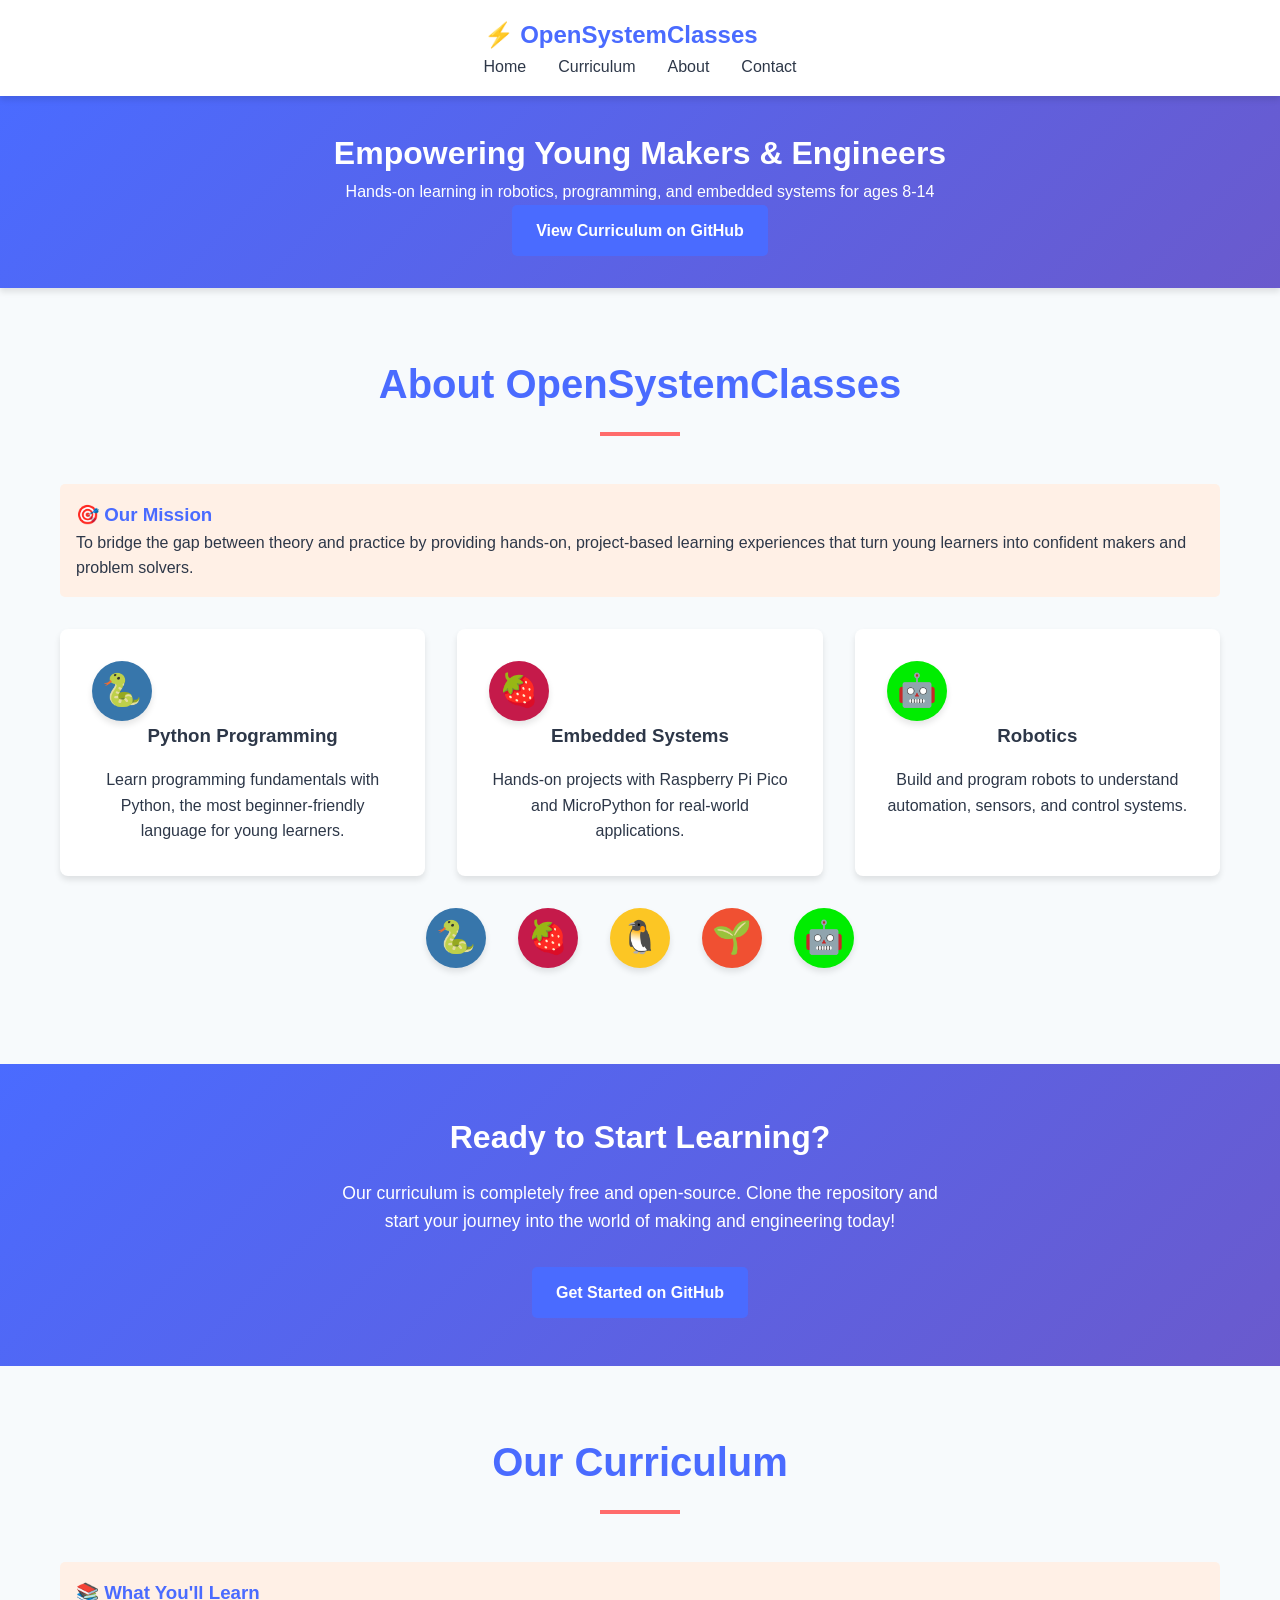
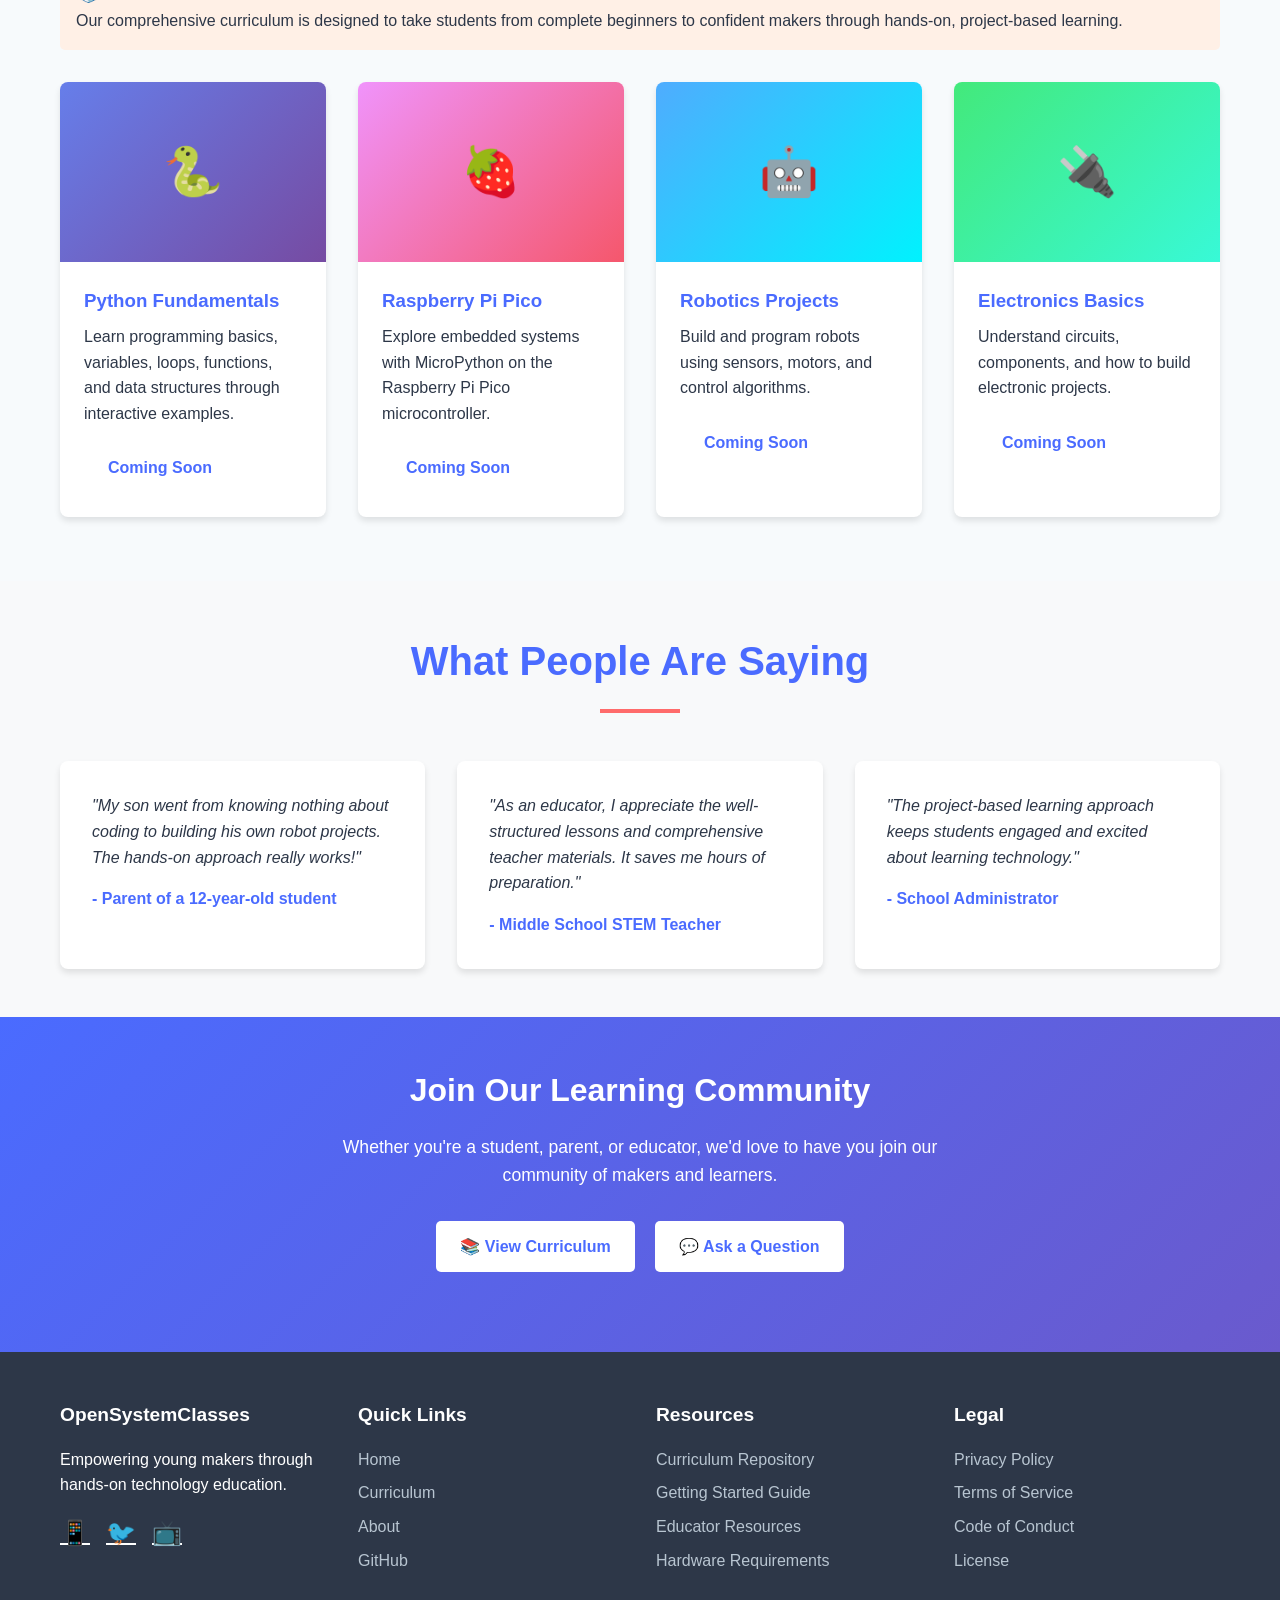
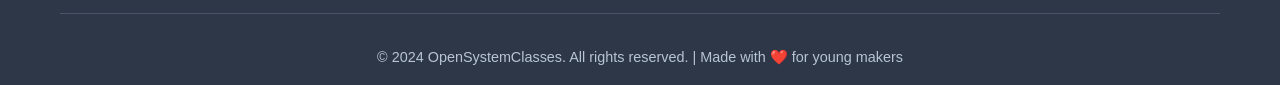
==== index.html @ 470fc41e "feat: initial website setup with responsive design" ====
<!DOCTYPE html>
<html lang="en">
<head>
    <meta charset="UTF-8">
    <meta name="viewport" content="width=device-width, initial-scale=1.0">
    <title>OpenSystemClasses | Empowering Young Makers</title>
    <style>
        :root {
            --primary-color: #4a6bff;
            --secondary-color: #f8f9fa;
            --accent-color: #ff6b6b;
            --dark-color: #2d3748;
            --light-color: #f7fafc;
            --shadow: 0 4px 6px rgba(0, 0, 0, 0.1);
            --transition: all 0.3s ease;
        }

        * {
            margin: 0;
            padding: 0;
            box-sizing: border-box;
        }

        body {
            font-family: 'Segoe UI', Tahoma, Geneva, Verdana, sans-serif;
            line-height: 1.6;
            color: var(--dark-color);
            background-color: var(--light-color);
        }

        header {
            background: linear-gradient(135deg, var(--primary-color), #6a5acd);
            color: white;
            padding: 2rem 0;
            text-align: center;
            box-shadow: var(--shadow);
        }

        .container {
            max-width: 1200px;
            margin: 0 auto;
            padding: 0 20px;
        }

        nav {
            display: flex;
            justify-content: space-between;
            align-items: center;
            padding: 1rem 2rem;
            background-color: white;
            box-shadow: var(--shadow);
            position: sticky;
            top: 0;
            z-index: 100;
        }

        .logo {
            font-size: 1.5rem;
            font-weight: bold;
            color: var(--primary-color);
            text-decoration: none;
        }

        .nav-links {
            display: flex;
            list-style: none;
            gap: 2rem;
        }

        .nav-links a {
            text-decoration: none;
            color: var(--dark-color);
            font-weight: 500;
            transition: var(--transition);
        }

        .nav-links a:hover {
            color: var(--primary-color);
        }

        .hero {
            text-align: center;
            padding: 4rem 0;
            background: linear-gradient(135deg, var(--primary-color), #6a5acd);
            color: white;
        }

        .hero h1 {
            font-size: 3rem;
            margin-bottom: 1rem;
        }

        .hero p {
            font-size: 1.2rem;
            max-width: 800px;
            margin: 0 auto 2rem;
        }

        .btn {
            display: inline-block;
            background-color: white;
            color: var(--primary-color);
            padding: 0.8rem 1.5rem;
            border-radius: 5px;
            text-decoration: none;
            font-weight: bold;
            transition: var(--transition);
            border: none;
            cursor: pointer;
            font-size: 1rem;
        }

        .btn:hover {
            transform: translateY(-2px);
            box-shadow: 0 4px 8px rgba(0, 0, 0, 0.2);
        }

        .btn-primary {
            background-color: var(--primary-color);
            color: white;
        }

        .btn-primary:hover {
            background-color: #3a5bef;
        }

        .section {
            padding: 4rem 0;
        }

        .section-title {
            text-align: center;
            margin-bottom: 3rem;
            position: relative;
        }

        .section-title h2 {
            font-size: 2.5rem;
            color: var(--primary-color);
        }

        .section-title::after {
            content: '';
            display: block;
            width: 80px;
            height: 4px;
            background-color: var(--accent-color);
            margin: 1rem auto;
        }

        .features {
            display: grid;
            grid-template-columns: repeat(auto-fit, minmax(300px, 1fr));
            gap: 2rem;
        }

        .feature-card {
            background-color: white;
            padding: 2rem;
            border-radius: 8px;
            box-shadow: var(--shadow);
            transition: var(--transition);
            text-align: center;
        }

        .feature-card:hover {
            transform: translateY(-5px);
            box-shadow: 0 10px 20px rgba(0, 0, 0, 0.1);
        }

        .feature-card i {
            font-size: 3rem;
            color: var(--primary-color);
            margin-bottom: 1rem;
        }

        .feature-card h3 {
            margin-bottom: 1rem;
            color: var(--dark-color);
        }

        .curriculum-grid {
            display: grid;
            grid-template-columns: repeat(auto-fit, minmax(250px, 1fr));
            gap: 2rem;
        }

        .curriculum-card {
            background-color: white;
            border-radius: 8px;
            overflow: hidden;
            box-shadow: var(--shadow);
            transition: var(--transition);
        }

        .curriculum-card:hover {
            transform: translateY(-5px);
            box-shadow: 0 10px 20px rgba(0, 0, 0, 0.1);
        }

        .curriculum-card img {
            width: 100%;
            height: 180px;
            object-fit: cover;
        }

        .curriculum-card-content {
            padding: 1.5rem;
        }

        .curriculum-card h3 {
            color: var(--primary-color);
            margin-bottom: 0.5rem;
        }

        .curriculum-card p {
            color: var(--dark-color);
            margin-bottom: 1rem;
        }

        .testimonials {
            background-color: var(--secondary-color);
            padding: 3rem 0;
        }

        .testimonial-grid {
            display: grid;
            grid-template-columns: repeat(auto-fit, minmax(300px, 1fr));
            gap: 2rem;
        }

        .testimonial-card {
            background-color: white;
            padding: 2rem;
            border-radius: 8px;
            box-shadow: var(--shadow);
        }

        .testimonial-card .quote {
            font-style: italic;
            margin-bottom: 1rem;
            color: var(--dark-color);
        }

        .testimonial-card .author {
            font-weight: bold;
            color: var(--primary-color);
        }

        footer {
            background-color: var(--dark-color);
            color: white;
            padding: 3rem 0 1rem;
        }

        .footer-content {
            display: grid;
            grid-template-columns: repeat(auto-fit, minmax(200px, 1fr));
            gap: 2rem;
            margin-bottom: 2rem;
        }

        .footer-section h3 {
            color: white;
            margin-bottom: 1rem;
            font-size: 1.2rem;
        }

        .footer-section ul {
            list-style: none;
        }

        .footer-section ul li {
            margin-bottom: 0.5rem;
        }

        .footer-section ul li a {
            color: #b8c5d1;
            text-decoration: none;
            transition: var(--transition);
        }

        .footer-section ul li a:hover {
            color: white;
        }

        .social-links {
            display: flex;
            gap: 1rem;
            margin-top: 1rem;
        }

        .social-links a {
            color: white;
            font-size: 1.5rem;
            transition: var(--transition);
        }

        .social-links a:hover {
            color: var(--primary-color);
        }

        .copyright {
            text-align: center;
            padding-top: 2rem;
            border-top: 1px solid #4a5568;
            color: #b8c5d1;
            font-size: 0.9rem;
        }

        @media (max-width: 768px) {
            .hero h1 {
                font-size: 2.5rem;
            }

            .nav-links {
                display: none;
            }

            .section-title h2 {
                font-size: 2rem;
            }
        }

        .tech-icons {
            display: flex;
            justify-content: center;
            gap: 2rem;
            margin: 2rem 0;
            flex-wrap: wrap;
        }

        .tech-icon {
            width: 60px;
            height: 60px;
            border-radius: 50%;
            display: flex;
            align-items: center;
            justify-content: center;
            font-size: 2rem;
            color: white;
            box-shadow: var(--shadow);
        }

        .python { background-color: #3776AB; }
        .raspberry { background-color: #C51A4A; }
        .linux { background-color: #FCC624; color: #000; }
        .git { background-color: #F05032; }
        .microbit { background-color: #00ED00; color: #000; }

        .cta-section {
            background: linear-gradient(135deg, var(--primary-color), #6a5acd);
            color: white;
            padding: 3rem 0;
            text-align: center;
        }

        .cta-section h2 {
            font-size: 2rem;
            margin-bottom: 1rem;
        }

        .cta-section p {
            font-size: 1.1rem;
            max-width: 600px;
            margin: 0 auto 2rem;
        }

        .highlight {
            background-color: #fff0e6;
            padding: 1rem;
            border-radius: 5px;
            margin: 2rem 0;
        }

        .highlight h3 {
            color: var(--primary-color);
        }
    </style>
</head>
<body>
    <nav>
        <div class="container">
            <a href="#" class="logo">⚡ OpenSystemClasses</a>
            <ul class="nav-links">
                <li><a href="#home">Home</a></li>
                <li><a href="#curriculum">Curriculum</a></li>
                <li><a href="#about">About</a></li>
                <li><a href="#contact">Contact</a></li>
            </ul>
        </div>
    </nav>

    <header id="home">
        <div class="container">
            <h1>Empowering Young Makers & Engineers</h1>
            <p>Hands-on learning in robotics, programming, and embedded systems for ages 8-14</p>
            <a href="https://github.com/theterminalguyYT/OPENSYSTEMCLASS" class="btn btn-primary">View Curriculum on GitHub</a>
        </div>
    </header>

    <section class="section" id="about">
        <div class="container">
            <div class="section-title">
                <h2>About OpenSystemClasses</h2>
            </div>
            <div class="highlight">
                <h3>🎯 Our Mission</h3>
                <p>To bridge the gap between theory and practice by providing hands-on, project-based learning experiences that turn young learners into confident makers and problem solvers.</p>
            </div>
            
            <div class="features">
                <div class="feature-card">
                    <div class="tech-icon python">🐍</div>
                    <h3>Python Programming</h3>
                    <p>Learn programming fundamentals with Python, the most beginner-friendly language for young learners.</p>
                </div>
                
                <div class="feature-card">
                    <div class="tech-icon raspberry">🍓</div>
                    <h3>Embedded Systems</h3>
                    <p>Hands-on projects with Raspberry Pi Pico and MicroPython for real-world applications.</p>
                </div>
                
                <div class="feature-card">
                    <div class="tech-icon microbit">🤖</div>
                    <h3>Robotics</h3>
                    <p>Build and program robots to understand automation, sensors, and control systems.</p>
                </div>
            </div>

            <div class="tech-icons">
                <div class="tech-icon python" title="Python">🐍</div>
                <div class="tech-icon raspberry" title="Raspberry Pi">🍓</div>
                <div class="tech-icon linux" title="Linux">🐧</div>
                <div class="tech-icon git" title="Git">🌱</div>
                <div class="tech-icon microbit" title="Micro:bit">🤖</div>
            </div>
        </div>
    </section>

    <section class="section cta-section">
        <div class="container">
            <h2>Ready to Start Learning?</h2>
            <p>Our curriculum is completely free and open-source. Clone the repository and start your journey into the world of making and engineering today!</p>
            <a href="https://github.com/theterminalguyYT/OPENSYSTEMCLASS" class="btn btn-primary">Get Started on GitHub</a>
        </div>
    </section>

    <section class="section" id="curriculum">
        <div class="container">
            <div class="section-title">
                <h2>Our Curriculum</h2>
            </div>
            
            <div class="highlight">
                <h3>📚 What You'll Learn</h3>
                <p>Our comprehensive curriculum is designed to take students from complete beginners to confident makers through hands-on, project-based learning.</p>
            </div>

            <div class="curriculum-grid">
                <div class="curriculum-card">
                    <div style="background: linear-gradient(135deg, #667eea 0%, #764ba2 100%); height: 180px; display: flex; align-items: center; justify-content: center;">
                        <div style="color: white; font-size: 3rem;">🐍</div>
                    </div>
                    <div class="curriculum-card-content">
                        <h3>Python Fundamentals</h3>
                        <p>Learn programming basics, variables, loops, functions, and data structures through interactive examples.</p>
                        <a href="#" class="btn">Coming Soon</a>
                    </div>
                </div>

                <div class="curriculum-card">
                    <div style="background: linear-gradient(135deg, #f093fb 0%, #f5576c 100%); height: 180px; display: flex; align-items: center; justify-content: center;">
                        <div style="color: white; font-size: 3rem;">🍓</div>
                    </div>
                    <div class="curriculum-card-content">
                        <h3>Raspberry Pi Pico</h3>
                        <p>Explore embedded systems with MicroPython on the Raspberry Pi Pico microcontroller.</p>
                        <a href="#" class="btn">Coming Soon</a>
                    </div>
                </div>

                <div class="curriculum-card">
                    <div style="background: linear-gradient(135deg, #4facfe 0%, #00f2fe 100%); height: 180px; display: flex; align-items: center; justify-content: center;">
                        <div style="color: white; font-size: 3rem;">🤖</div>
                    </div>
                    <div class="curriculum-card-content">
                        <h3>Robotics Projects</h3>
                        <p>Build and program robots using sensors, motors, and control algorithms.</p>
                        <a href="#" class="btn">Coming Soon</a>
                    </div>
                </div>

                <div class="curriculum-card">
                    <div style="background: linear-gradient(135deg, #43e97b 0%, #38f9d7 100%); height: 180px; display: flex; align-items: center; justify-content: center;">
                        <div style="color: white; font-size: 3rem;">🔌</div>
                    </div>
                    <div class="curriculum-card-content">
                        <h3>Electronics Basics</h3>
                        <p>Understand circuits, components, and how to build electronic projects.</p>
                        <a href="#" class="btn">Coming Soon</a>
                    </div>
                </div>
            </div>
        </div>
    </section>

    <section class="section testimonials">
        <div class="container">
            <div class="section-title">
                <h2>What People Are Saying</h2>
            </div>
            
            <div class="testimonial-grid">
                <div class="testimonial-card">
                    <div class="quote">"My son went from knowing nothing about coding to building his own robot projects. The hands-on approach really works!"</div>
                    <div class="author">- Parent of a 12-year-old student</div>
                </div>

                <div class="testimonial-card">
                    <div class="quote">"As an educator, I appreciate the well-structured lessons and comprehensive teacher materials. It saves me hours of preparation."</div>
                    <div class="author">- Middle School STEM Teacher</div>
                </div>

                <div class="testimonial-card">
                    <div class="quote">"The project-based learning approach keeps students engaged and excited about learning technology."</div>
                    <div class="author">- School Administrator</div>
                </div>
            </div>
        </div>
    </section>

    <section class="section cta-section" id="contact">
        <div class="container">
            <h2>Join Our Learning Community</h2>
            <p>Whether you're a student, parent, or educator, we'd love to have you join our community of makers and learners.</p>
            <div style="margin: 2rem 0;">
                <a href="https://github.com/theterminalguyYT/OPENSYSTEMCLASS" class="btn" style="margin-right: 1rem;">📚 View Curriculum</a>
                <a href="https://github.com/theterminalguyYT/OPENSYSTEMCLASS/issues" class="btn">💬 Ask a Question</a>
            </div>
        </div>
    </section>

    <footer>
        <div class="container">
            <div class="footer-content">
                <div class="footer-section">
                    <h3>OpenSystemClasses</h3>
                    <p>Empowering young makers through hands-on technology education.</p>
                    <div class="social-links">
                        <a href="https://github.com/theterminalguyYT" target="_blank" title="GitHub">📱</a>
                        <a href="#" target="_blank" title="Twitter">🐦</a>
                        <a href="#" target="_blank" title="YouTube">📺</a>
                    </div>
                </div>
                
                <div class="footer-section">
                    <h3>Quick Links</h3>
                    <ul>
                        <li><a href="#home">Home</a></li>
                        <li><a href="#curriculum">Curriculum</a></li>
                        <li><a href="#about">About</a></li>
                        <li><a href="https://github.com/theterminalguyYT/OPENSYSTEMCLASS">GitHub</a></li>
                    </ul>
                </div>
                
                <div class="footer-section">
                    <h3>Resources</h3>
                    <ul>
                        <li><a href="https://github.com/theterminalguyYT/OPENSYSTEMCLASS">Curriculum Repository</a></li>
                        <li><a href="#">Getting Started Guide</a></li>
                        <li><a href="#">Educator Resources</a></li>
                        <li><a href="#">Hardware Requirements</a></li>
                    </ul>
                </div>
                
                <div class="footer-section">
                    <h3>Legal</h3>
                    <ul>
                        <li><a href="#">Privacy Policy</a></li>
                        <li><a href="#">Terms of Service</a></li>
                        <li><a href="#">Code of Conduct</a></li>
                        <li><a href="#">License</a></li>
                    </ul>
                </div>
            </div>
            
            <div class="copyright">
                © 2024 OpenSystemClasses. All rights reserved. | Made with ❤️ for young makers
            </div>
        </div>
    </footer>

    <script>
        // Smooth scrolling for navigation links
        document.querySelectorAll('a[href^="#"]').forEach(anchor => {
            anchor.addEventListener('click', function (e) {
                e.preventDefault();
                const target = document.querySelector(this.getAttribute('href'));
                if (target) {
                    target.scrollIntoView({
                        behavior: 'smooth',
                        block: 'start'
                    });
                }
            });
        });

        // Add some interactive elements
        const cards = document.querySelectorAll('.curriculum-card, .feature-card');
        cards.forEach(card => {
            card.addEventListener('mouseenter', function() {
                this.style.transform = 'translateY(-5px)';
            });
            
            card.addEventListener('mouseleave', function() {
                this.style.transform = 'translateY(0)';
            });
        });
    </script>
</body>
</html>
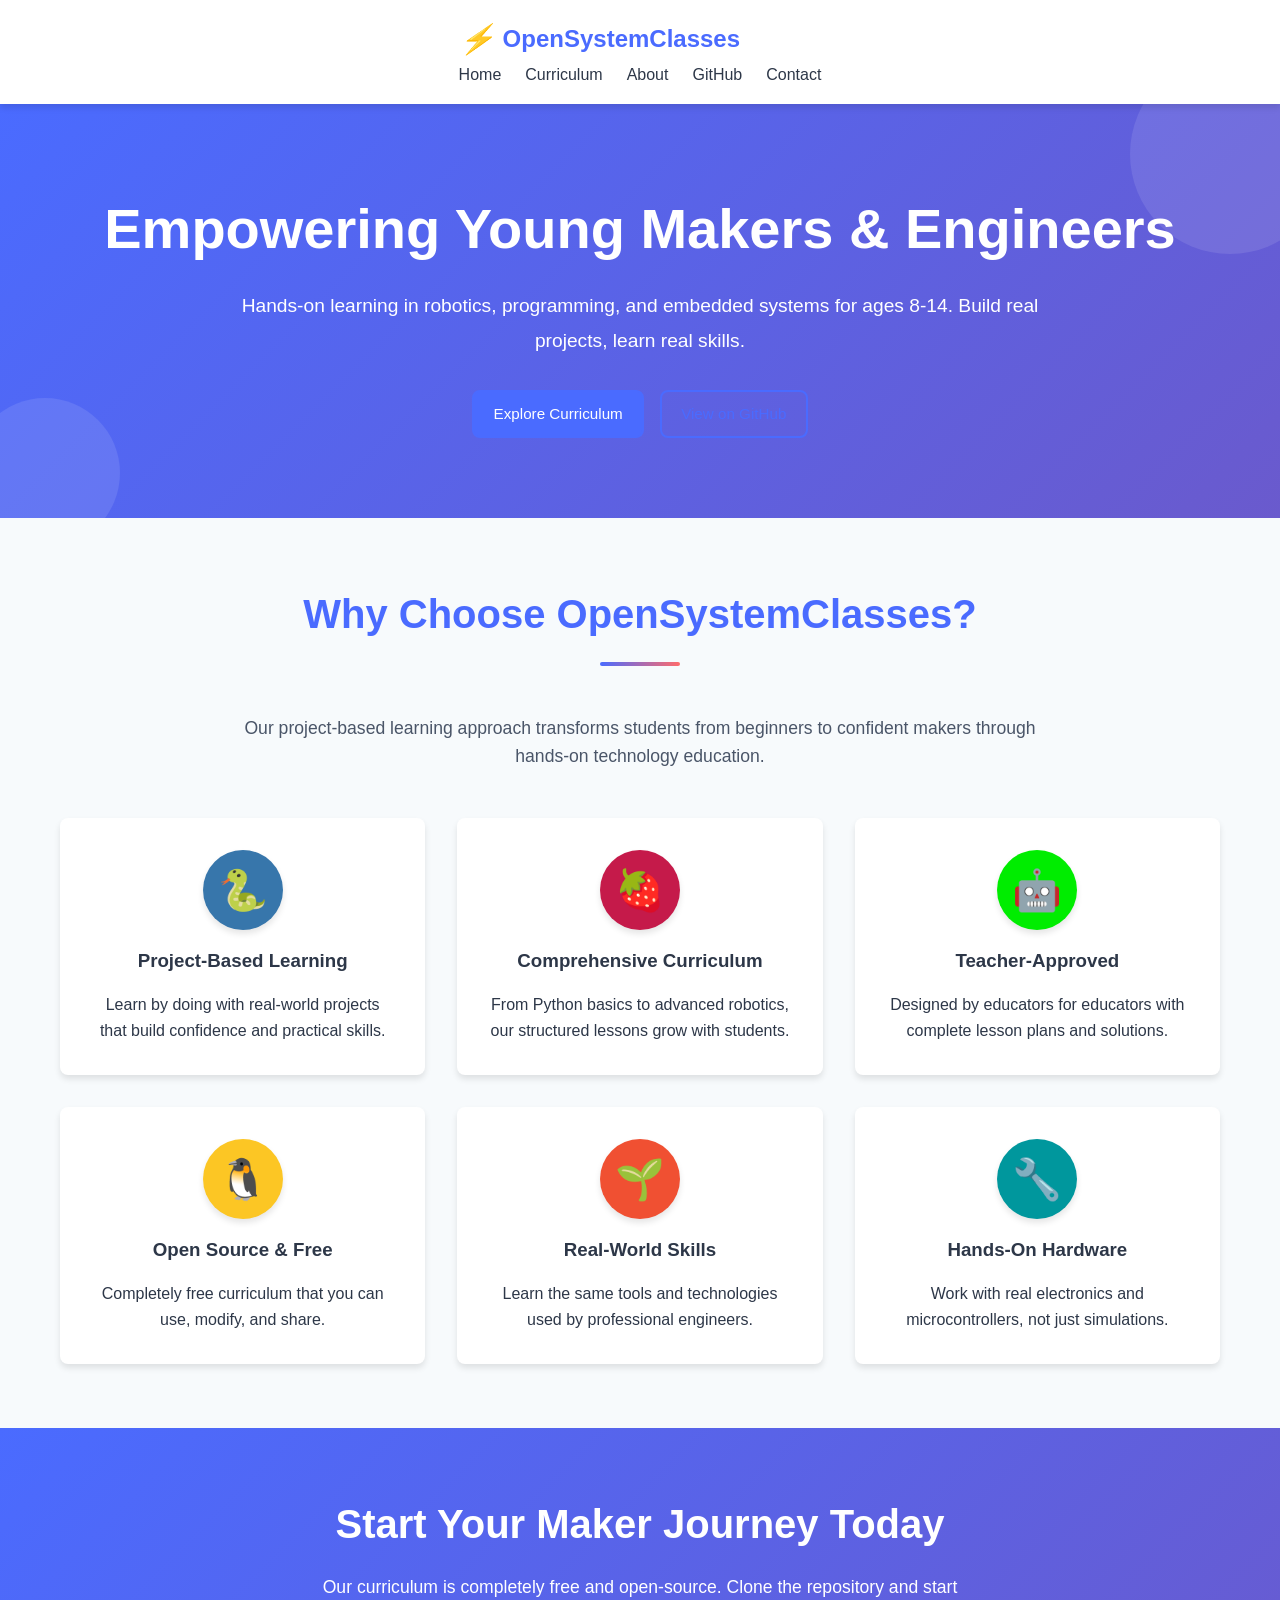
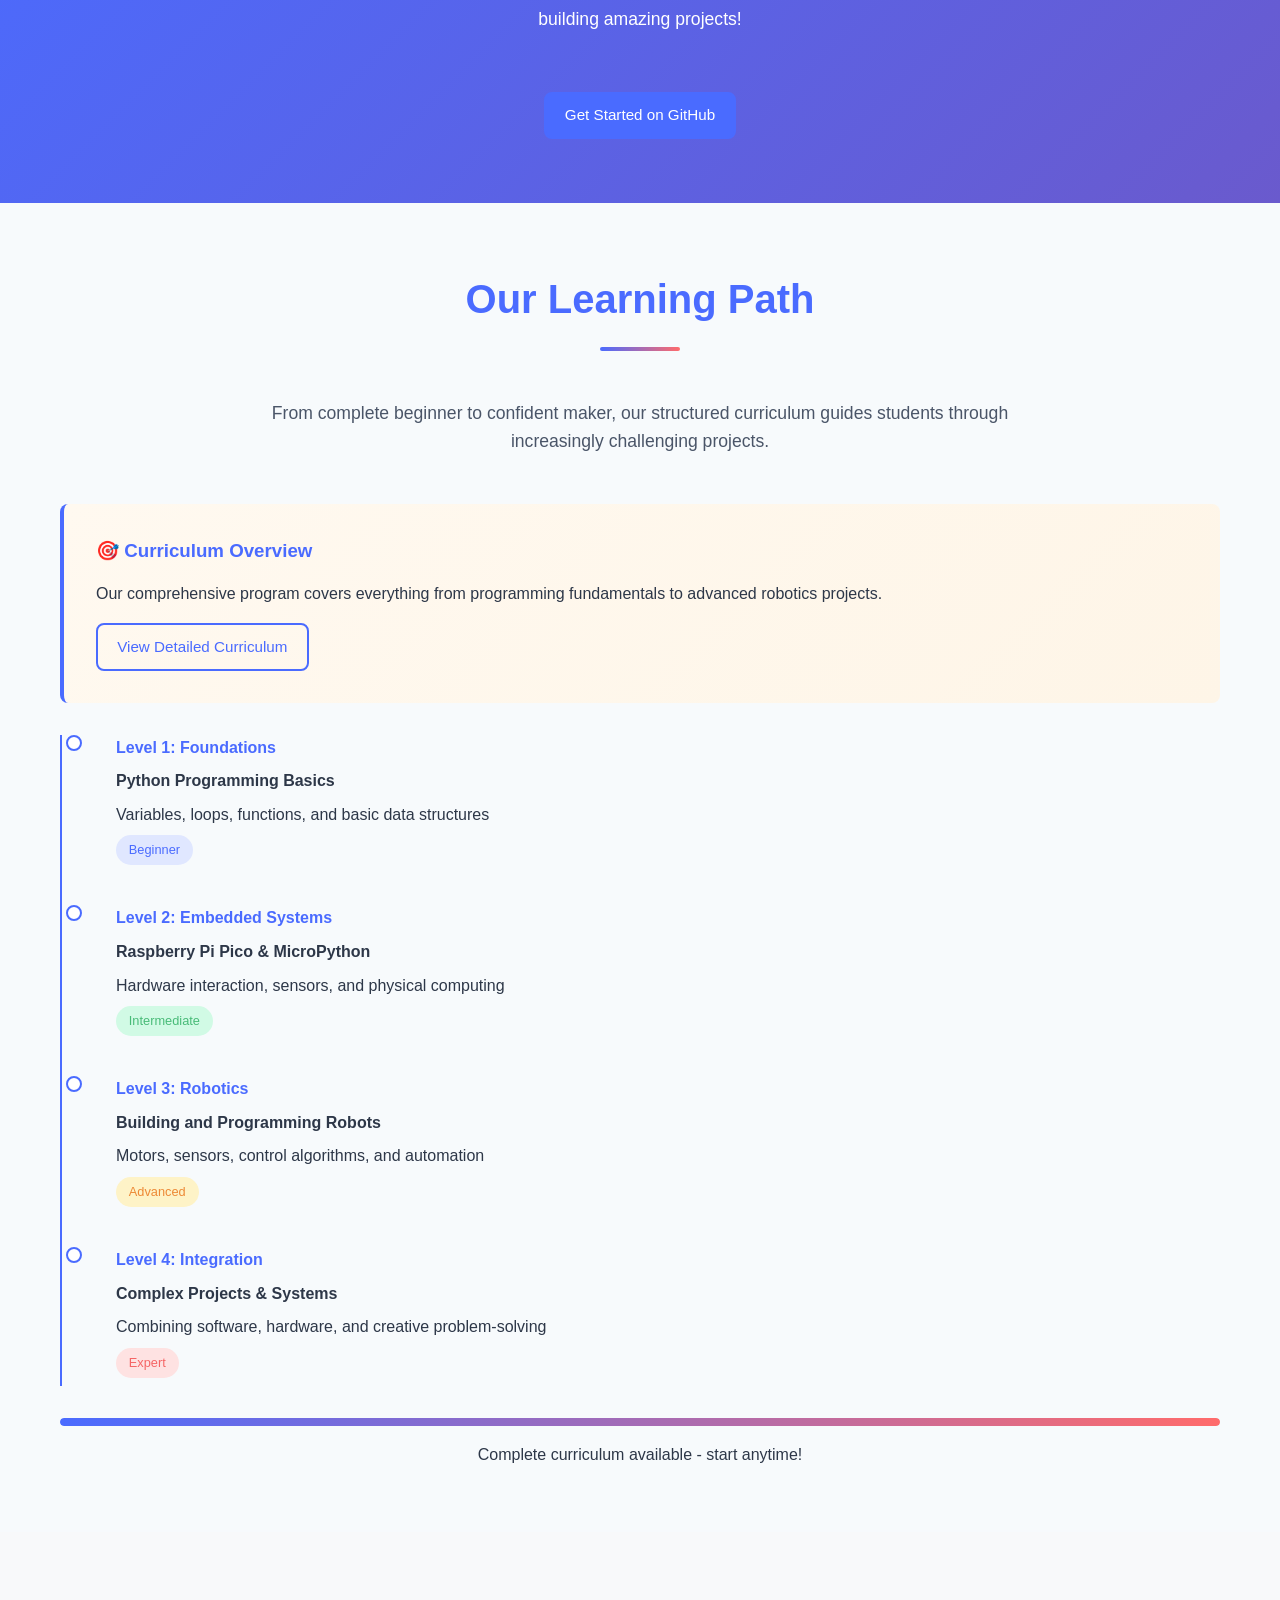
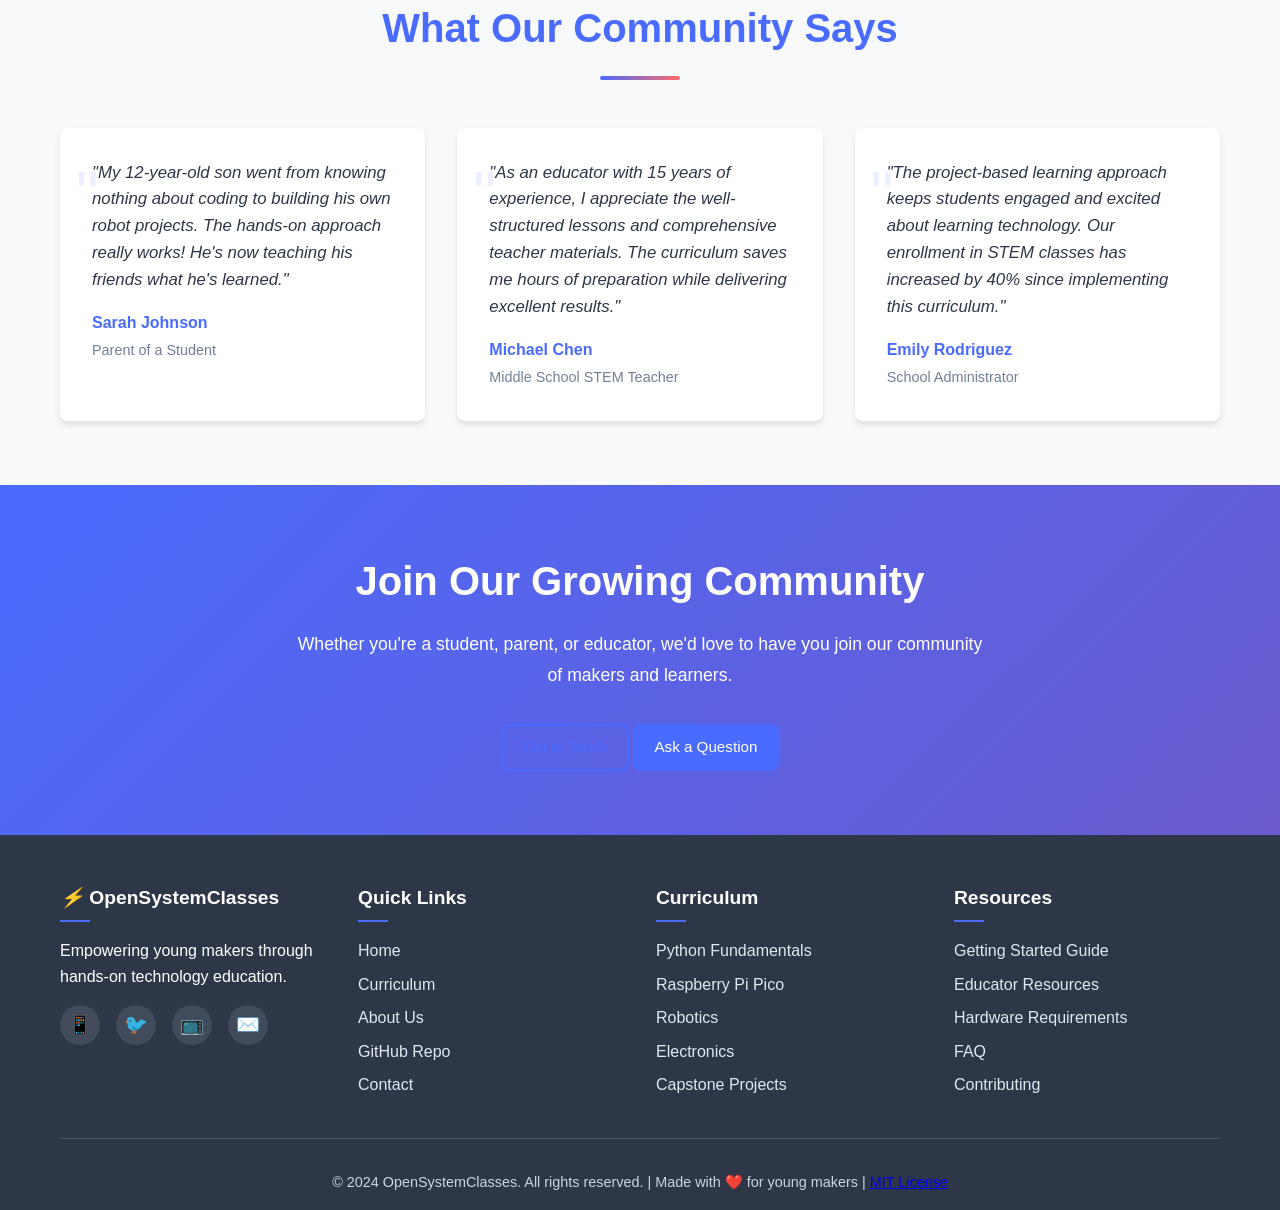
==== commit 8a13702f: "feat: complete website redesign with multiple pages, dedicated CSS/JS, detailed curriculum info, and" ====
--- a/index.html
+++ b/index.html
@@ -3,541 +3,191 @@
 <head>
     <meta charset="UTF-8">
     <meta name="viewport" content="width=device-width, initial-scale=1.0">
-    <title>OpenSystemClasses | Empowering Young Makers</title>
-    <style>
-        :root {
-            --primary-color: #4a6bff;
-            --secondary-color: #f8f9fa;
-            --accent-color: #ff6b6b;
-            --dark-color: #2d3748;
-            --light-color: #f7fafc;
-            --shadow: 0 4px 6px rgba(0, 0, 0, 0.1);
-            --transition: all 0.3s ease;
-        }
-
-        * {
-            margin: 0;
-            padding: 0;
-            box-sizing: border-box;
-        }
-
-        body {
-            font-family: 'Segoe UI', Tahoma, Geneva, Verdana, sans-serif;
-            line-height: 1.6;
-            color: var(--dark-color);
-            background-color: var(--light-color);
-        }
-
-        header {
-            background: linear-gradient(135deg, var(--primary-color), #6a5acd);
-            color: white;
-            padding: 2rem 0;
-            text-align: center;
-            box-shadow: var(--shadow);
-        }
-
-        .container {
-            max-width: 1200px;
-            margin: 0 auto;
-            padding: 0 20px;
-        }
-
-        nav {
-            display: flex;
-            justify-content: space-between;
-            align-items: center;
-            padding: 1rem 2rem;
-            background-color: white;
-            box-shadow: var(--shadow);
-            position: sticky;
-            top: 0;
-            z-index: 100;
-        }
-
-        .logo {
-            font-size: 1.5rem;
-            font-weight: bold;
-            color: var(--primary-color);
-            text-decoration: none;
-        }
-
-        .nav-links {
-            display: flex;
-            list-style: none;
-            gap: 2rem;
-        }
-
-        .nav-links a {
-            text-decoration: none;
-            color: var(--dark-color);
-            font-weight: 500;
-            transition: var(--transition);
-        }
-
-        .nav-links a:hover {
-            color: var(--primary-color);
-        }
-
-        .hero {
-            text-align: center;
-            padding: 4rem 0;
-            background: linear-gradient(135deg, var(--primary-color), #6a5acd);
-            color: white;
-        }
-
-        .hero h1 {
-            font-size: 3rem;
-            margin-bottom: 1rem;
-        }
-
-        .hero p {
-            font-size: 1.2rem;
-            max-width: 800px;
-            margin: 0 auto 2rem;
-        }
-
-        .btn {
-            display: inline-block;
-            background-color: white;
-            color: var(--primary-color);
-            padding: 0.8rem 1.5rem;
-            border-radius: 5px;
-            text-decoration: none;
-            font-weight: bold;
-            transition: var(--transition);
-            border: none;
-            cursor: pointer;
-            font-size: 1rem;
-        }
-
-        .btn:hover {
-            transform: translateY(-2px);
-            box-shadow: 0 4px 8px rgba(0, 0, 0, 0.2);
-        }
-
-        .btn-primary {
-            background-color: var(--primary-color);
-            color: white;
-        }
-
-        .btn-primary:hover {
-            background-color: #3a5bef;
-        }
-
-        .section {
-            padding: 4rem 0;
-        }
-
-        .section-title {
-            text-align: center;
-            margin-bottom: 3rem;
-            position: relative;
-        }
-
-        .section-title h2 {
-            font-size: 2.5rem;
-            color: var(--primary-color);
-        }
-
-        .section-title::after {
-            content: '';
-            display: block;
-            width: 80px;
-            height: 4px;
-            background-color: var(--accent-color);
-            margin: 1rem auto;
-        }
-
-        .features {
-            display: grid;
-            grid-template-columns: repeat(auto-fit, minmax(300px, 1fr));
-            gap: 2rem;
-        }
-
-        .feature-card {
-            background-color: white;
-            padding: 2rem;
-            border-radius: 8px;
-            box-shadow: var(--shadow);
-            transition: var(--transition);
-            text-align: center;
-        }
-
-        .feature-card:hover {
-            transform: translateY(-5px);
-            box-shadow: 0 10px 20px rgba(0, 0, 0, 0.1);
-        }
-
-        .feature-card i {
-            font-size: 3rem;
-            color: var(--primary-color);
-            margin-bottom: 1rem;
-        }
-
-        .feature-card h3 {
-            margin-bottom: 1rem;
-            color: var(--dark-color);
-        }
-
-        .curriculum-grid {
-            display: grid;
-            grid-template-columns: repeat(auto-fit, minmax(250px, 1fr));
-            gap: 2rem;
-        }
-
-        .curriculum-card {
-            background-color: white;
-            border-radius: 8px;
-            overflow: hidden;
-            box-shadow: var(--shadow);
-            transition: var(--transition);
-        }
-
-        .curriculum-card:hover {
-            transform: translateY(-5px);
-            box-shadow: 0 10px 20px rgba(0, 0, 0, 0.1);
-        }
-
-        .curriculum-card img {
-            width: 100%;
-            height: 180px;
-            object-fit: cover;
-        }
-
-        .curriculum-card-content {
-            padding: 1.5rem;
-        }
-
-        .curriculum-card h3 {
-            color: var(--primary-color);
-            margin-bottom: 0.5rem;
-        }
-
-        .curriculum-card p {
-            color: var(--dark-color);
-            margin-bottom: 1rem;
-        }
-
-        .testimonials {
-            background-color: var(--secondary-color);
-            padding: 3rem 0;
-        }
-
-        .testimonial-grid {
-            display: grid;
-            grid-template-columns: repeat(auto-fit, minmax(300px, 1fr));
-            gap: 2rem;
-        }
-
-        .testimonial-card {
-            background-color: white;
-            padding: 2rem;
-            border-radius: 8px;
-            box-shadow: var(--shadow);
-        }
-
-        .testimonial-card .quote {
-            font-style: italic;
-            margin-bottom: 1rem;
-            color: var(--dark-color);
-        }
-
-        .testimonial-card .author {
-            font-weight: bold;
-            color: var(--primary-color);
-        }
-
-        footer {
-            background-color: var(--dark-color);
-            color: white;
-            padding: 3rem 0 1rem;
-        }
-
-        .footer-content {
-            display: grid;
-            grid-template-columns: repeat(auto-fit, minmax(200px, 1fr));
-            gap: 2rem;
-            margin-bottom: 2rem;
-        }
-
-        .footer-section h3 {
-            color: white;
-            margin-bottom: 1rem;
-            font-size: 1.2rem;
-        }
-
-        .footer-section ul {
-            list-style: none;
-        }
-
-        .footer-section ul li {
-            margin-bottom: 0.5rem;
-        }
-
-        .footer-section ul li a {
-            color: #b8c5d1;
-            text-decoration: none;
-            transition: var(--transition);
-        }
-
-        .footer-section ul li a:hover {
-            color: white;
-        }
-
-        .social-links {
-            display: flex;
-            gap: 1rem;
-            margin-top: 1rem;
-        }
-
-        .social-links a {
-            color: white;
-            font-size: 1.5rem;
-            transition: var(--transition);
-        }
-
-        .social-links a:hover {
-            color: var(--primary-color);
-        }
-
-        .copyright {
-            text-align: center;
-            padding-top: 2rem;
-            border-top: 1px solid #4a5568;
-            color: #b8c5d1;
-            font-size: 0.9rem;
-        }
-
-        @media (max-width: 768px) {
-            .hero h1 {
-                font-size: 2.5rem;
-            }
-
-            .nav-links {
-                display: none;
-            }
-
-            .section-title h2 {
-                font-size: 2rem;
-            }
-        }
-
-        .tech-icons {
-            display: flex;
-            justify-content: center;
-            gap: 2rem;
-            margin: 2rem 0;
-            flex-wrap: wrap;
-        }
-
-        .tech-icon {
-            width: 60px;
-            height: 60px;
-            border-radius: 50%;
-            display: flex;
-            align-items: center;
-            justify-content: center;
-            font-size: 2rem;
-            color: white;
-            box-shadow: var(--shadow);
-        }
-
-        .python { background-color: #3776AB; }
-        .raspberry { background-color: #C51A4A; }
-        .linux { background-color: #FCC624; color: #000; }
-        .git { background-color: #F05032; }
-        .microbit { background-color: #00ED00; color: #000; }
-
-        .cta-section {
-            background: linear-gradient(135deg, var(--primary-color), #6a5acd);
-            color: white;
-            padding: 3rem 0;
-            text-align: center;
-        }
-
-        .cta-section h2 {
-            font-size: 2rem;
-            margin-bottom: 1rem;
-        }
-
-        .cta-section p {
-            font-size: 1.1rem;
-            max-width: 600px;
-            margin: 0 auto 2rem;
-        }
-
-        .highlight {
-            background-color: #fff0e6;
-            padding: 1rem;
-            border-radius: 5px;
-            margin: 2rem 0;
-        }
-
-        .highlight h3 {
-            color: var(--primary-color);
-        }
-    </style>
+    <meta name="description" content="OpenSystemClasses - Hands-on technology education for young makers. Learn Python, Raspberry Pi, robotics, and electronics through project-based learning.">
+    <meta name="keywords" content="STEM education, Python for kids, Raspberry Pi projects, robotics curriculum, coding for kids, embedded systems, maker education">
+    <title>OpenSystemClasses | Hands-On Tech Education for Young Makers</title>
+    <link rel="stylesheet" href="css/style.css">
+    <link rel="icon" href="images/favicon.ico" type="image/x-icon">
+    <meta property="og:title" content="OpenSystemClasses - Empowering Young Makers">
+    <meta property="og:description" content="Hands-on technology education in robotics, programming, and embedded systems for ages 8-14">
+    <meta property="og:type" content="website">
+    <meta property="og:url" content="https://theterminalguyYT.github.io/opensystemclasses-website/">
 </head>
 <body>
     <nav>
         <div class="container">
-            <a href="#" class="logo">⚡ OpenSystemClasses</a>
+            <a href="index.html" class="logo">
+                <i>⚡</i> OpenSystemClasses
+            </a>
             <ul class="nav-links">
-                <li><a href="#home">Home</a></li>
-                <li><a href="#curriculum">Curriculum</a></li>
-                <li><a href="#about">About</a></li>
-                <li><a href="#contact">Contact</a></li>
+                <li><a href="index.html">Home</a></li>
+                <li><a href="pages/curriculum.html">Curriculum</a></li>
+                <li><a href="pages/about.html">About</a></li>
+                <li><a href="https://github.com/theterminalguyYT/OPENSYSTEMCLASS" target="_blank">GitHub</a></li>
+                <li><a href="pages/contact.html">Contact</a></li>
             </ul>
         </div>
     </nav>
 
-    <header id="home">
-        <div class="container">
-            <h1>Empowering Young Makers & Engineers</h1>
-            <p>Hands-on learning in robotics, programming, and embedded systems for ages 8-14</p>
-            <a href="https://github.com/theterminalguyYT/OPENSYSTEMCLASS" class="btn btn-primary">View Curriculum on GitHub</a>
+    <header class="hero">
+        <div class="container">
+            <div class="hero-content animate">
+                <h1>Empowering Young Makers & Engineers</h1>
+                <p>Hands-on learning in robotics, programming, and embedded systems for ages 8-14. Build real projects, learn real skills.</p>
+                <div class="hero-buttons">
+                    <a href="curriculum.html" class="btn btn-primary">Explore Curriculum</a>
+                    <a href="https://github.com/theterminalguyYT/OPENSYSTEMCLASS" class="btn btn-outline" target="_blank">View on GitHub</a>
+                </div>
+            </div>
         </div>
     </header>
 
-    <section class="section" id="about">
-        <div class="container">
-            <div class="section-title">
-                <h2>About OpenSystemClasses</h2>
-            </div>
-            <div class="highlight">
-                <h3>🎯 Our Mission</h3>
-                <p>To bridge the gap between theory and practice by providing hands-on, project-based learning experiences that turn young learners into confident makers and problem solvers.</p>
-            </div>
-            
-            <div class="features">
-                <div class="feature-card">
-                    <div class="tech-icon python">🐍</div>
-                    <h3>Python Programming</h3>
-                    <p>Learn programming fundamentals with Python, the most beginner-friendly language for young learners.</p>
-                </div>
-                
-                <div class="feature-card">
-                    <div class="tech-icon raspberry">🍓</div>
-                    <h3>Embedded Systems</h3>
-                    <p>Hands-on projects with Raspberry Pi Pico and MicroPython for real-world applications.</p>
-                </div>
-                
-                <div class="feature-card">
-                    <div class="tech-icon microbit">🤖</div>
-                    <h3>Robotics</h3>
-                    <p>Build and program robots to understand automation, sensors, and control systems.</p>
-                </div>
-            </div>
-
-            <div class="tech-icons">
-                <div class="tech-icon python" title="Python">🐍</div>
-                <div class="tech-icon raspberry" title="Raspberry Pi">🍓</div>
-                <div class="tech-icon linux" title="Linux">🐧</div>
-                <div class="tech-icon git" title="Git">🌱</div>
-                <div class="tech-icon microbit" title="Micro:bit">🤖</div>
+    <section class="section">
+        <div class="container">
+            <div class="section-title animate">
+                <h2>Why Choose OpenSystemClasses?</h2>
+            </div>
+            <div class="section-subtitle animate">
+                <p>Our project-based learning approach transforms students from beginners to confident makers through hands-on technology education.</p>
+            </div>
+
+            <div class="card-grid">
+                <div class="feature-card animate">
+                    <div class="feature-icon python">🐍</div>
+                    <h3>Project-Based Learning</h3>
+                    <p>Learn by doing with real-world projects that build confidence and practical skills.</p>
+                </div>
+
+                <div class="feature-card animate">
+                    <div class="feature-icon raspberry">🍓</div>
+                    <h3>Comprehensive Curriculum</h3>
+                    <p>From Python basics to advanced robotics, our structured lessons grow with students.</p>
+                </div>
+
+                <div class="feature-card animate">
+                    <div class="feature-icon microbit">🤖</div>
+                    <h3>Teacher-Approved</h3>
+                    <p>Designed by educators for educators with complete lesson plans and solutions.</p>
+                </div>
+
+                <div class="feature-card animate">
+                    <div class="feature-icon linux">🐧</div>
+                    <h3>Open Source & Free</h3>
+                    <p>Completely free curriculum that you can use, modify, and share.</p>
+                </div>
+
+                <div class="feature-card animate">
+                    <div class="feature-icon git">🌱</div>
+                    <h3>Real-World Skills</h3>
+                    <p>Learn the same tools and technologies used by professional engineers.</p>
+                </div>
+
+                <div class="feature-card animate">
+                    <div class="feature-icon arduino">🔧</div>
+                    <h3>Hands-On Hardware</h3>
+                    <p>Work with real electronics and microcontrollers, not just simulations.</p>
+                </div>
             </div>
         </div>
     </section>
 
     <section class="section cta-section">
         <div class="container">
-            <h2>Ready to Start Learning?</h2>
-            <p>Our curriculum is completely free and open-source. Clone the repository and start your journey into the world of making and engineering today!</p>
-            <a href="https://github.com/theterminalguyYT/OPENSYSTEMCLASS" class="btn btn-primary">Get Started on GitHub</a>
-        </div>
-    </section>
-
-    <section class="section" id="curriculum">
-        <div class="container">
-            <div class="section-title">
-                <h2>Our Curriculum</h2>
-            </div>
-            
-            <div class="highlight">
-                <h3>📚 What You'll Learn</h3>
-                <p>Our comprehensive curriculum is designed to take students from complete beginners to confident makers through hands-on, project-based learning.</p>
-            </div>
-
-            <div class="curriculum-grid">
-                <div class="curriculum-card">
-                    <div style="background: linear-gradient(135deg, #667eea 0%, #764ba2 100%); height: 180px; display: flex; align-items: center; justify-content: center;">
-                        <div style="color: white; font-size: 3rem;">🐍</div>
-                    </div>
-                    <div class="curriculum-card-content">
-                        <h3>Python Fundamentals</h3>
-                        <p>Learn programming basics, variables, loops, functions, and data structures through interactive examples.</p>
-                        <a href="#" class="btn">Coming Soon</a>
-                    </div>
-                </div>
-
-                <div class="curriculum-card">
-                    <div style="background: linear-gradient(135deg, #f093fb 0%, #f5576c 100%); height: 180px; display: flex; align-items: center; justify-content: center;">
-                        <div style="color: white; font-size: 3rem;">🍓</div>
-                    </div>
-                    <div class="curriculum-card-content">
-                        <h3>Raspberry Pi Pico</h3>
-                        <p>Explore embedded systems with MicroPython on the Raspberry Pi Pico microcontroller.</p>
-                        <a href="#" class="btn">Coming Soon</a>
-                    </div>
-                </div>
-
-                <div class="curriculum-card">
-                    <div style="background: linear-gradient(135deg, #4facfe 0%, #00f2fe 100%); height: 180px; display: flex; align-items: center; justify-content: center;">
-                        <div style="color: white; font-size: 3rem;">🤖</div>
-                    </div>
-                    <div class="curriculum-card-content">
-                        <h3>Robotics Projects</h3>
-                        <p>Build and program robots using sensors, motors, and control algorithms.</p>
-                        <a href="#" class="btn">Coming Soon</a>
-                    </div>
-                </div>
-
-                <div class="curriculum-card">
-                    <div style="background: linear-gradient(135deg, #43e97b 0%, #38f9d7 100%); height: 180px; display: flex; align-items: center; justify-content: center;">
-                        <div style="color: white; font-size: 3rem;">🔌</div>
-                    </div>
-                    <div class="curriculum-card-content">
-                        <h3>Electronics Basics</h3>
-                        <p>Understand circuits, components, and how to build electronic projects.</p>
-                        <a href="#" class="btn">Coming Soon</a>
-                    </div>
-                </div>
-            </div>
+            <h2 class="animate">Start Your Maker Journey Today</h2>
+            <p class="animate">Our curriculum is completely free and open-source. Clone the repository and start building amazing projects!</p>
+            <div class="animate">
+                <a href="https://github.com/theterminalguyYT/OPENSYSTEMCLASS" class="btn btn-primary mt-3">Get Started on GitHub</a>
+            </div>
+        </div>
+    </section>
+
+    <section class="section">
+        <div class="container">
+            <div class="section-title animate">
+                <h2>Our Learning Path</h2>
+            </div>
+            <div class="section-subtitle animate">
+                <p>From complete beginner to confident maker, our structured curriculum guides students through increasingly challenging projects.</p>
+            </div>
+
+            <div class="highlight animate">
+                <h3>🎯 Curriculum Overview</h3>
+                <p>Our comprehensive program covers everything from programming fundamentals to advanced robotics projects.</p>
+                <a href="curriculum.html" class="btn btn-outline mt-2">View Detailed Curriculum</a>
+            </div>
+
+            <div class="timeline animate">
+                <div class="timeline-item">
+                    <h4>Level 1: Foundations</h4>
+                    <p><strong>Python Programming Basics</strong></p>
+                    <p>Variables, loops, functions, and basic data structures</p>
+                    <span class="badge badge-primary">Beginner</span>
+                </div>
+
+                <div class="timeline-item">
+                    <h4>Level 2: Embedded Systems</h4>
+                    <p><strong>Raspberry Pi Pico & MicroPython</strong></p>
+                    <p>Hardware interaction, sensors, and physical computing</p>
+                    <span class="badge badge-success">Intermediate</span>
+                </div>
+
+                <div class="timeline-item">
+                    <h4>Level 3: Robotics</h4>
+                    <p><strong>Building and Programming Robots</strong></p>
+                    <p>Motors, sensors, control algorithms, and automation</p>
+                    <span class="badge badge-warning">Advanced</span>
+                </div>
+
+                <div class="timeline-item">
+                    <h4>Level 4: Integration</h4>
+                    <p><strong>Complex Projects & Systems</strong></p>
+                    <p>Combining software, hardware, and creative problem-solving</p>
+                    <span class="badge badge-danger">Expert</span>
+                </div>
+            </div>
+
+            <div class="progress-container animate mt-4">
+                <div class="progress-bar" data-width="100"></div>
+            </div>
+            <p class="text-center mt-2">Complete curriculum available - start anytime!</p>
         </div>
     </section>
 
     <section class="section testimonials">
         <div class="container">
-            <div class="section-title">
-                <h2>What People Are Saying</h2>
-            </div>
-            
-            <div class="testimonial-grid">
-                <div class="testimonial-card">
-                    <div class="quote">"My son went from knowing nothing about coding to building his own robot projects. The hands-on approach really works!"</div>
-                    <div class="author">- Parent of a 12-year-old student</div>
-                </div>
-
-                <div class="testimonial-card">
-                    <div class="quote">"As an educator, I appreciate the well-structured lessons and comprehensive teacher materials. It saves me hours of preparation."</div>
-                    <div class="author">- Middle School STEM Teacher</div>
-                </div>
-
-                <div class="testimonial-card">
-                    <div class="quote">"The project-based learning approach keeps students engaged and excited about learning technology."</div>
-                    <div class="author">- School Administrator</div>
-                </div>
-            </div>
-        </div>
-    </section>
-
-    <section class="section cta-section" id="contact">
-        <div class="container">
-            <h2>Join Our Learning Community</h2>
-            <p>Whether you're a student, parent, or educator, we'd love to have you join our community of makers and learners.</p>
-            <div style="margin: 2rem 0;">
-                <a href="https://github.com/theterminalguyYT/OPENSYSTEMCLASS" class="btn" style="margin-right: 1rem;">📚 View Curriculum</a>
-                <a href="https://github.com/theterminalguyYT/OPENSYSTEMCLASS/issues" class="btn">💬 Ask a Question</a>
+            <div class="section-title animate">
+                <h2>What Our Community Says</h2>
+            </div>
+
+            <div class="card-grid">
+                <div class="testimonial-card animate">
+                    <div class="quote">"My 12-year-old son went from knowing nothing about coding to building his own robot projects. The hands-on approach really works! He's now teaching his friends what he's learned."</div>
+                    <div class="author">Sarah Johnson</div>
+                    <div class="author-title">Parent of a Student</div>
+                </div>
+
+                <div class="testimonial-card animate">
+                    <div class="quote">"As an educator with 15 years of experience, I appreciate the well-structured lessons and comprehensive teacher materials. The curriculum saves me hours of preparation while delivering excellent results."</div>
+                    <div class="author">Michael Chen</div>
+                    <div class="author-title">Middle School STEM Teacher</div>
+                </div>
+
+                <div class="testimonial-card animate">
+                    <div class="quote">"The project-based learning approach keeps students engaged and excited about learning technology. Our enrollment in STEM classes has increased by 40% since implementing this curriculum."</div>
+                    <div class="author">Emily Rodriguez</div>
+                    <div class="author-title">School Administrator</div>
+                </div>
+            </div>
+        </div>
+    </section>
+
+    <section class="section cta-section">
+        <div class="container">
+            <h2 class="animate">Join Our Growing Community</h2>
+            <p class="animate">Whether you're a student, parent, or educator, we'd love to have you join our community of makers and learners.</p>
+            <div class="animate mt-3">
+                <a href="contact.html" class="btn btn-outline mr-2">Get in Touch</a>
+                <a href="https://github.com/theterminalguyYT/OPENSYSTEMCLASS/issues" class="btn btn-primary" target="_blank">Ask a Question</a>
             </div>
         </div>
     </section>
@@ -546,78 +196,57 @@
         <div class="container">
             <div class="footer-content">
                 <div class="footer-section">
-                    <h3>OpenSystemClasses</h3>
+                    <h3><i>⚡</i> OpenSystemClasses</h3>
                     <p>Empowering young makers through hands-on technology education.</p>
                     <div class="social-links">
-                        <a href="https://github.com/theterminalguyYT" target="_blank" title="GitHub">📱</a>
-                        <a href="#" target="_blank" title="Twitter">🐦</a>
-                        <a href="#" target="_blank" title="YouTube">📺</a>
+                        <a href="https://github.com/theterminalguyYT" target="_blank" title="GitHub" aria-label="GitHub">📱</a>
+                        <a href="#" target="_blank" title="Twitter" aria-label="Twitter">🐦</a>
+                        <a href="#" target="_blank" title="YouTube" aria-label="YouTube">📺</a>
+                        <a href="#" target="_blank" title="Email" aria-label="Email">✉️</a>
                     </div>
                 </div>
                 
                 <div class="footer-section">
                     <h3>Quick Links</h3>
                     <ul>
-                        <li><a href="#home">Home</a></li>
-                        <li><a href="#curriculum">Curriculum</a></li>
-                        <li><a href="#about">About</a></li>
-                        <li><a href="https://github.com/theterminalguyYT/OPENSYSTEMCLASS">GitHub</a></li>
+                        <li><a href="index.html">Home</a></li>
+                        <li><a href="curriculum.html">Curriculum</a></li>
+                        <li><a href="about.html">About Us</a></li>
+                        <li><a href="https://github.com/theterminalguyYT/OPENSYSTEMCLASS" target="_blank">GitHub Repo</a></li>
+                        <li><a href="contact.html">Contact</a></li>
+                    </ul>
+                </div>
+                
+                <div class="footer-section">
+                    <h3>Curriculum</h3>
+                    <ul>
+                        <li><a href="curriculum.html#python">Python Fundamentals</a></li>
+                        <li><a href="curriculum.html#pico">Raspberry Pi Pico</a></li>
+                        <li><a href="curriculum.html#robotics">Robotics</a></li>
+                        <li><a href="curriculum.html#electronics">Electronics</a></li>
+                        <li><a href="curriculum.html#projects">Capstone Projects</a></li>
                     </ul>
                 </div>
                 
                 <div class="footer-section">
                     <h3>Resources</h3>
                     <ul>
-                        <li><a href="https://github.com/theterminalguyYT/OPENSYSTEMCLASS">Curriculum Repository</a></li>
                         <li><a href="#">Getting Started Guide</a></li>
                         <li><a href="#">Educator Resources</a></li>
                         <li><a href="#">Hardware Requirements</a></li>
-                    </ul>
-                </div>
-                
-                <div class="footer-section">
-                    <h3>Legal</h3>
-                    <ul>
-                        <li><a href="#">Privacy Policy</a></li>
-                        <li><a href="#">Terms of Service</a></li>
-                        <li><a href="#">Code of Conduct</a></li>
-                        <li><a href="#">License</a></li>
+                        <li><a href="#">FAQ</a></li>
+                        <li><a href="#">Contributing</a></li>
                     </ul>
                 </div>
             </div>
             
             <div class="copyright">
-                © 2024 OpenSystemClasses. All rights reserved. | Made with ❤️ for young makers
+                © 2024 OpenSystemClasses. All rights reserved. | Made with ❤️ for young makers | 
+                <a href="https://github.com/theterminalguyYT/OPENSYSTEMCLASS/blob/master/LICENSE" target="_blank">MIT License</a>
             </div>
         </div>
     </footer>
 
-    <script>
-        // Smooth scrolling for navigation links
-        document.querySelectorAll('a[href^="#"]').forEach(anchor => {
-            anchor.addEventListener('click', function (e) {
-                e.preventDefault();
-                const target = document.querySelector(this.getAttribute('href'));
-                if (target) {
-                    target.scrollIntoView({
-                        behavior: 'smooth',
-                        block: 'start'
-                    });
-                }
-            });
-        });
-
-        // Add some interactive elements
-        const cards = document.querySelectorAll('.curriculum-card, .feature-card');
-        cards.forEach(card => {
-            card.addEventListener('mouseenter', function() {
-                this.style.transform = 'translateY(-5px)';
-            });
-            
-            card.addEventListener('mouseleave', function() {
-                this.style.transform = 'translateY(0)';
-            });
-        });
-    </script>
+    <script src="js/main.js"></script>
 </body>
 </html>
--- a/css/style.css
+++ b/css/style.css
@@ -0,0 +1,768 @@
+:root {
+    --primary-color: #4a6bff;
+    --secondary-color: #f8f9fa;
+    --accent-color: #ff6b6b;
+    --dark-color: #2d3748;
+    --light-color: #f7fafc;
+    --success-color: #48bb78;
+    --warning-color: #ed8936;
+    --danger-color: #f56565;
+    --shadow: 0 4px 6px rgba(0, 0, 0, 0.1);
+    --shadow-lg: 0 10px 25px rgba(0, 0, 0, 0.1);
+    --transition: all 0.3s ease;
+    --border-radius: 8px;
+    --max-width: 1200px;
+}
+
+* {
+    margin: 0;
+    padding: 0;
+    box-sizing: border-box;
+}
+
+body {
+    font-family: 'Segoe UI', Tahoma, Geneva, Verdana, sans-serif;
+    line-height: 1.6;
+    color: var(--dark-color);
+    background-color: var(--light-color);
+    overflow-x: hidden;
+}
+
+.container {
+    max-width: var(--max-width);
+    margin: 0 auto;
+    padding: 0 20px;
+}
+
+/* Navigation */
+nav {
+    display: flex;
+    justify-content: space-between;
+    align-items: center;
+    padding: 1rem 2rem;
+    background-color: white;
+    box-shadow: var(--shadow);
+    position: sticky;
+    top: 0;
+    z-index: 1000;
+    transition: var(--transition);
+}
+
+.logo {
+    font-size: 1.5rem;
+    font-weight: bold;
+    color: var(--primary-color);
+    text-decoration: none;
+    display: flex;
+    align-items: center;
+    gap: 0.5rem;
+}
+
+.logo i {
+    font-size: 1.8rem;
+}
+
+.nav-links {
+    display: flex;
+    list-style: none;
+    gap: 1.5rem;
+    align-items: center;
+}
+
+.nav-links a {
+    text-decoration: none;
+    color: var(--dark-color);
+    font-weight: 500;
+    transition: var(--transition);
+    padding: 0.5rem 0;
+    position: relative;
+}
+
+.nav-links a:hover {
+    color: var(--primary-color);
+}
+
+.nav-links a::after {
+    content: '';
+    position: absolute;
+    bottom: 0;
+    left: 0;
+    width: 0;
+    height: 2px;
+    background-color: var(--primary-color);
+    transition: var(--transition);
+}
+
+.nav-links a:hover::after {
+    width: 100%;
+}
+
+.btn {
+    display: inline-block;
+    background-color: var(--primary-color);
+    color: white;
+    padding: 0.6rem 1.2rem;
+    border-radius: var(--border-radius);
+    text-decoration: none;
+    font-weight: 500;
+    transition: var(--transition);
+    border: 2px solid var(--primary-color);
+    cursor: pointer;
+    font-size: 0.95rem;
+    text-align: center;
+}
+
+.btn:hover {
+    transform: translateY(-2px);
+    box-shadow: var(--shadow-lg);
+    background-color: #3a5bef;
+    border-color: #3a5bef;
+}
+
+.btn-outline {
+    background-color: transparent;
+    color: var(--primary-color);
+}
+
+.btn-outline:hover {
+    background-color: var(--primary-color);
+    color: white;
+}
+
+.btn-success {
+    background-color: var(--success-color);
+    border-color: var(--success-color);
+}
+
+.btn-success:hover {
+    background-color: #38a169;
+    border-color: #38a169;
+}
+
+/* Hero Section */
+.hero {
+    background: linear-gradient(135deg, var(--primary-color), #6a5acd);
+    color: white;
+    padding: 5rem 0;
+    text-align: center;
+    position: relative;
+    overflow: hidden;
+}
+
+.hero::before {
+    content: '';
+    position: absolute;
+    top: -50px;
+    right: -50px;
+    width: 200px;
+    height: 200px;
+    background: rgba(255, 255, 255, 0.1);
+    border-radius: 50%;
+}
+
+.hero::after {
+    content: '';
+    position: absolute;
+    bottom: -30px;
+    left: -30px;
+    width: 150px;
+    height: 150px;
+    background: rgba(255, 255, 255, 0.1);
+    border-radius: 50%;
+}
+
+.hero-content {
+    position: relative;
+    z-index: 1;
+}
+
+.hero h1 {
+    font-size: 3.5rem;
+    margin-bottom: 1rem;
+    font-weight: 700;
+}
+
+.hero p {
+    font-size: 1.2rem;
+    max-width: 800px;
+    margin: 0 auto 2rem;
+    line-height: 1.8;
+}
+
+.hero-buttons {
+    display: flex;
+    gap: 1rem;
+    justify-content: center;
+    flex-wrap: wrap;
+}
+
+/* Section Styling */
+.section {
+    padding: 4rem 0;
+}
+
+.section-title {
+    text-align: center;
+    margin-bottom: 3rem;
+    position: relative;
+}
+
+.section-title h2 {
+    font-size: 2.5rem;
+    color: var(--primary-color);
+    font-weight: 600;
+}
+
+.section-title::after {
+    content: '';
+    display: block;
+    width: 80px;
+    height: 4px;
+    background: linear-gradient(90deg, var(--primary-color), var(--accent-color));
+    margin: 1rem auto;
+    border-radius: 2px;
+}
+
+.section-subtitle {
+    text-align: center;
+    max-width: 800px;
+    margin: 0 auto 3rem;
+    font-size: 1.1rem;
+    color: #4a5568;
+}
+
+/* Card Styles */
+.card-grid {
+    display: grid;
+    grid-template-columns: repeat(auto-fit, minmax(300px, 1fr));
+    gap: 2rem;
+}
+
+.card {
+    background-color: white;
+    border-radius: var(--border-radius);
+    overflow: hidden;
+    box-shadow: var(--shadow);
+    transition: var(--transition);
+    display: flex;
+    flex-direction: column;
+}
+
+.card:hover {
+    transform: translateY(-8px);
+    box-shadow: var(--shadow-lg);
+}
+
+.card-header {
+    padding: 1.5rem;
+    background: linear-gradient(135deg, var(--primary-color), #6a5acd);
+    color: white;
+}
+
+.card-header h3 {
+    font-size: 1.5rem;
+    margin-bottom: 0.5rem;
+}
+
+.card-header p {
+    opacity: 0.9;
+    font-size: 0.9rem;
+}
+
+.card-body {
+    padding: 1.5rem;
+    flex-grow: 1;
+}
+
+.card-body h4 {
+    color: var(--primary-color);
+    margin-bottom: 1rem;
+}
+
+.card-body ul {
+    list-style: none;
+    padding-left: 0;
+}
+
+.card-body ul li {
+    padding: 0.5rem 0;
+    padding-left: 1.5rem;
+    position: relative;
+}
+
+.card-body ul li::before {
+    content: '•';
+    color: var(--primary-color);
+    position: absolute;
+    left: 0;
+    font-weight: bold;
+}
+
+.card-footer {
+    padding: 1rem 1.5rem;
+    background-color: var(--secondary-color);
+    border-top: 1px solid #e2e8f0;
+}
+
+/* Feature Cards */
+.feature-card {
+    background-color: white;
+    padding: 2rem;
+    border-radius: var(--border-radius);
+    box-shadow: var(--shadow);
+    transition: var(--transition);
+    text-align: center;
+}
+
+.feature-card:hover {
+    transform: translateY(-5px);
+    box-shadow: var(--shadow-lg);
+}
+
+.feature-icon {
+    width: 80px;
+    height: 80px;
+    border-radius: 50%;
+    display: flex;
+    align-items: center;
+    justify-content: center;
+    font-size: 2.5rem;
+    color: white;
+    margin: 0 auto 1rem;
+    box-shadow: var(--shadow);
+}
+
+.feature-card h3 {
+    margin-bottom: 1rem;
+    color: var(--dark-color);
+}
+
+/* Highlight Box */
+.highlight {
+    background: linear-gradient(135deg, #fff9f0, #fef5e7);
+    padding: 2rem;
+    border-radius: var(--border-radius);
+    margin: 2rem 0;
+    border-left: 4px solid var(--primary-color);
+}
+
+.highlight h3 {
+    color: var(--primary-color);
+    margin-bottom: 1rem;
+}
+
+.highlight p {
+    color: var(--dark-color);
+}
+
+/* Testimonials */
+.testimonials {
+    background-color: var(--secondary-color);
+    padding: 4rem 0;
+}
+
+.testimonial-card {
+    background-color: white;
+    padding: 2rem;
+    border-radius: var(--border-radius);
+    box-shadow: var(--shadow);
+    position: relative;
+}
+
+.testimonial-card::before {
+    content: '"';
+    font-size: 4rem;
+    color: var(--primary-color);
+    position: absolute;
+    top: 1rem;
+    left: 1rem;
+    opacity: 0.1;
+}
+
+.quote {
+    font-style: italic;
+    margin-bottom: 1rem;
+    color: var(--dark-color);
+    font-size: 1.05rem;
+    position: relative;
+    z-index: 1;
+}
+
+.author {
+    font-weight: 600;
+    color: var(--primary-color);
+    position: relative;
+    z-index: 1;
+}
+
+.author-title {
+    font-size: 0.9rem;
+    color: #718096;
+    margin-top: 0.2rem;
+}
+
+/* CTA Section */
+.cta-section {
+    background: linear-gradient(135deg, var(--primary-color), #6a5acd);
+    color: white;
+    padding: 4rem 0;
+    text-align: center;
+}
+
+.cta-section h2 {
+    font-size: 2.5rem;
+    margin-bottom: 1rem;
+}
+
+.cta-section p {
+    font-size: 1.1rem;
+    max-width: 700px;
+    margin: 0 auto 2rem;
+    line-height: 1.8;
+}
+
+/* Tech Icons */
+.tech-icons {
+    display: flex;
+    justify-content: center;
+    gap: 2rem;
+    margin: 3rem 0;
+    flex-wrap: wrap;
+}
+
+.tech-icon {
+    width: 70px;
+    height: 70px;
+    border-radius: 50%;
+    display: flex;
+    align-items: center;
+    justify-content: center;
+    font-size: 2.5rem;
+    color: white;
+    box-shadow: var(--shadow);
+    transition: var(--transition);
+    position: relative;
+}
+
+.tech-icon:hover {
+    transform: scale(1.1);
+}
+
+.tech-icon::after {
+    content: attr(title);
+    position: absolute;
+    bottom: -30px;
+    left: 50%;
+    transform: translateX(-50%);
+    background-color: var(--dark-color);
+    color: white;
+    padding: 0.3rem 0.6rem;
+    border-radius: 4px;
+    font-size: 0.8rem;
+    white-space: nowrap;
+    opacity: 0;
+    transition: var(--transition);
+}
+
+.tech-icon:hover::after {
+    opacity: 1;
+    bottom: -40px;
+}
+
+.python { background-color: #3776AB; }
+.raspberry { background-color: #C51A4A; }
+.linux { background-color: #FCC624; color: #000; }
+.git { background-color: #F05032; }
+.microbit { background-color: #00ED00; color: #000; }
+.arduino { background-color: #00979D; }
+
+/* Footer */
+footer {
+    background-color: var(--dark-color);
+    color: white;
+    padding: 3rem 0 1rem;
+}
+
+.footer-content {
+    display: grid;
+    grid-template-columns: repeat(auto-fit, minmax(200px, 1fr));
+    gap: 2rem;
+    margin-bottom: 2rem;
+}
+
+.footer-section h3 {
+    color: white;
+    margin-bottom: 1rem;
+    font-size: 1.2rem;
+    position: relative;
+    padding-bottom: 0.5rem;
+}
+
+.footer-section h3::after {
+    content: '';
+    position: absolute;
+    bottom: 0;
+    left: 0;
+    width: 30px;
+    height: 2px;
+    background-color: var(--primary-color);
+}
+
+.footer-section ul {
+    list-style: none;
+}
+
+.footer-section ul li {
+    margin-bottom: 0.5rem;
+}
+
+.footer-section ul li a {
+    color: #e2e8f0;
+    text-decoration: none;
+    transition: var(--transition);
+}
+
+.footer-section ul li a:hover {
+    color: white;
+}
+
+.social-links {
+    display: flex;
+    gap: 1rem;
+    margin-top: 1rem;
+}
+
+.social-links a {
+    width: 40px;
+    height: 40px;
+    border-radius: 50%;
+    background-color: rgba(255, 255, 255, 0.1);
+    color: white;
+    display: flex;
+    align-items: center;
+    justify-content: center;
+    font-size: 1.2rem;
+    transition: var(--transition);
+    text-decoration: none;
+}
+
+.social-links a:hover {
+    background-color: var(--primary-color);
+    transform: translateY(-2px);
+}
+
+.copyright {
+    text-align: center;
+    padding-top: 2rem;
+    border-top: 1px solid #4a5568;
+    color: #cbd5e0;
+    font-size: 0.9rem;
+}
+
+/* Utility Classes */
+.text-center {
+    text-align: center;
+}
+
+.mt-1 { margin-top: 0.5rem; }
+.mt-2 { margin-top: 1rem; }
+.mt-3 { margin-top: 1.5rem; }
+.mt-4 { margin-top: 2rem; }
+
+.mb-1 { margin-bottom: 0.5rem; }
+.mb-2 { margin-bottom: 1rem; }
+.mb-3 { margin-bottom: 1.5rem; }
+.mb-4 { margin-bottom: 2rem; }
+
+.py-2 { padding: 1rem 0; }
+.py-3 { padding: 1.5rem 0; }
+
+/* Responsive Design */
+@media (max-width: 768px) {
+    .hero h1 {
+        font-size: 2.5rem;
+    }
+
+    .section-title h2 {
+        font-size: 2rem;
+    }
+
+    .nav-links {
+        display: none;
+    }
+
+    .hero-buttons {
+        flex-direction: column;
+        align-items: center;
+    }
+
+    .btn {
+        width: 100%;
+        max-width: 300px;
+    }
+}
+
+@media (max-width: 480px) {
+    .hero h1 {
+        font-size: 2rem;
+    }
+
+    .hero p {
+        font-size: 1rem;
+    }
+
+    .section-title h2 {
+        font-size: 1.8rem;
+    }
+}
+
+/* Animations */
+@keyframes fadeIn {
+    from {
+        opacity: 0;
+        transform: translateY(20px);
+    }
+    to {
+        opacity: 1;
+        transform: translateY(0);
+    }
+}
+
+.animate {
+    animation: fadeIn 0.6s ease-out;
+}
+
+.delay-1 { animation-delay: 0.1s; }
+.delay-2 { animation-delay: 0.2s; }
+.delay-3 { animation-delay: 0.3s; }
+.delay-4 { animation-delay: 0.4s; }
+
+/* Curriculum Timeline */
+.timeline {
+    position: relative;
+    padding-left: 2rem;
+    margin: 2rem 0;
+}
+
+.timeline::before {
+    content: '';
+    position: absolute;
+    left: 0;
+    top: 0;
+    bottom: 0;
+    width: 2px;
+    background-color: var(--primary-color);
+}
+
+.timeline-item {
+    position: relative;
+    padding-left: 1.5rem;
+    margin-bottom: 2rem;
+}
+
+.timeline-item::before {
+    content: '';
+    position: absolute;
+    left: -26px;
+    top: 0;
+    width: 12px;
+    height: 12px;
+    border-radius: 50%;
+    background-color: white;
+    border: 2px solid var(--primary-color);
+}
+
+.timeline-item h4 {
+    color: var(--primary-color);
+    margin-bottom: 0.5rem;
+}
+
+.timeline-item p {
+    margin-bottom: 0.5rem;
+}
+
+/* Badges */
+.badge {
+    display: inline-block;
+    padding: 0.3rem 0.8rem;
+    border-radius: 20px;
+    font-size: 0.8rem;
+    font-weight: 500;
+    margin-right: 0.5rem;
+    margin-bottom: 0.5rem;
+}
+
+.badge-primary {
+    background-color: #e0e7ff;
+    color: var(--primary-color);
+}
+
+.badge-success {
+    background-color: #d1fae5;
+    color: var(--success-color);
+}
+
+.badge-warning {
+    background-color: #fef3c7;
+    color: var(--warning-color);
+}
+
+.badge-danger {
+    background-color: #fee2e2;
+    color: var(--danger-color);
+}
+
+/* Progress Bars */
+.progress-container {
+    width: 100%;
+    background-color: #e2e8f0;
+    border-radius: 10px;
+    margin: 1rem 0;
+    height: 8px;
+    overflow: hidden;
+}
+
+.progress-bar {
+    height: 100%;
+    background: linear-gradient(90deg, var(--primary-color), var(--accent-color));
+    border-radius: 10px;
+    transition: width 1s ease;
+}
+
+/* 404 Page Specific */
+.error-page {
+    text-align: center;
+    padding: 4rem 0;
+    min-height: 70vh;
+    display: flex;
+    flex-direction: column;
+    align-items: center;
+    justify-content: center;
+}
+
+.error-page h1 {
+    font-size: 8rem;
+    font-weight: 800;
+    color: var(--primary-color);
+    margin-bottom: 1rem;
+}
+
+.error-page h2 {
+    font-size: 2rem;
+    margin-bottom: 1rem;
+}
+
+.error-page p {
+    font-size: 1.1rem;
+    color: #718096;
+    margin-bottom: 2rem;
+    max-width: 600px;
+    margin-left: auto;
+    margin-right: auto;
+}
+
+.error-illustration {
+    font-size: 4rem;
+    margin: 2rem 0;
+    color: var(--accent-color);
+}
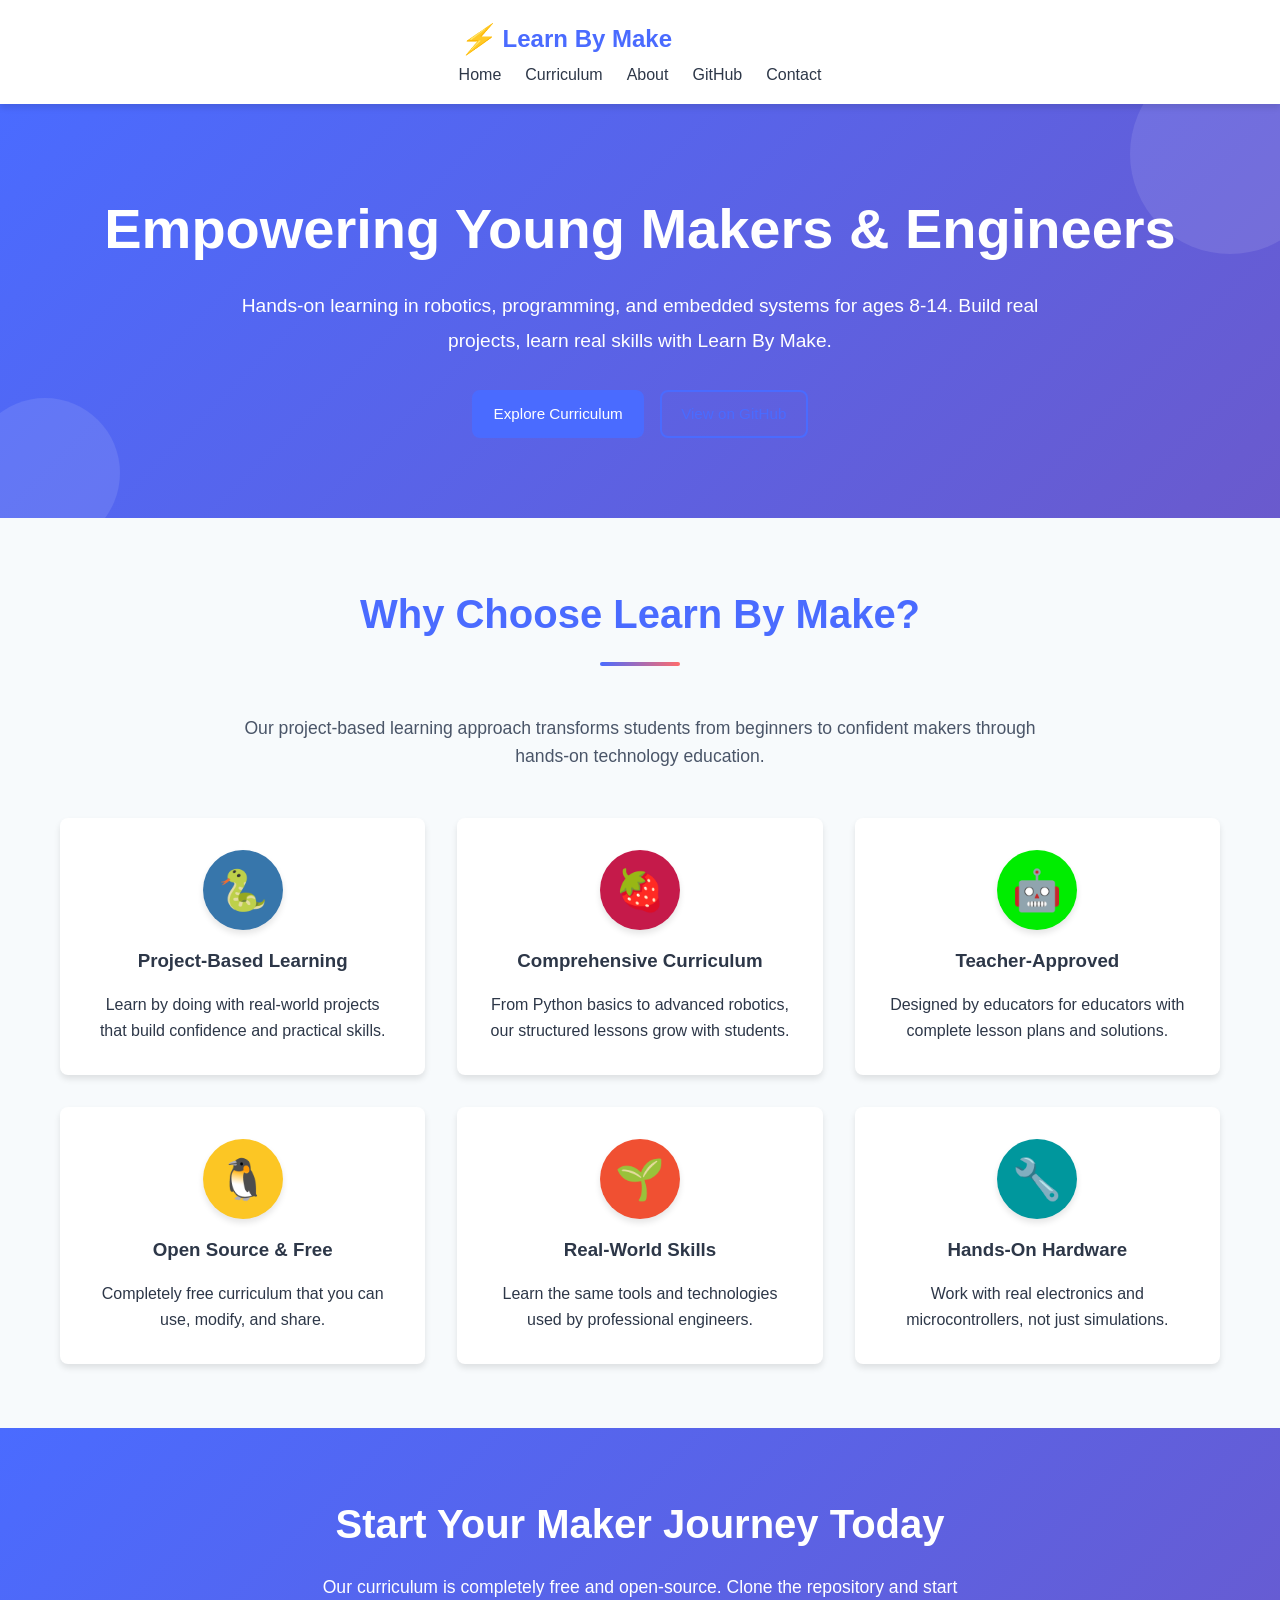
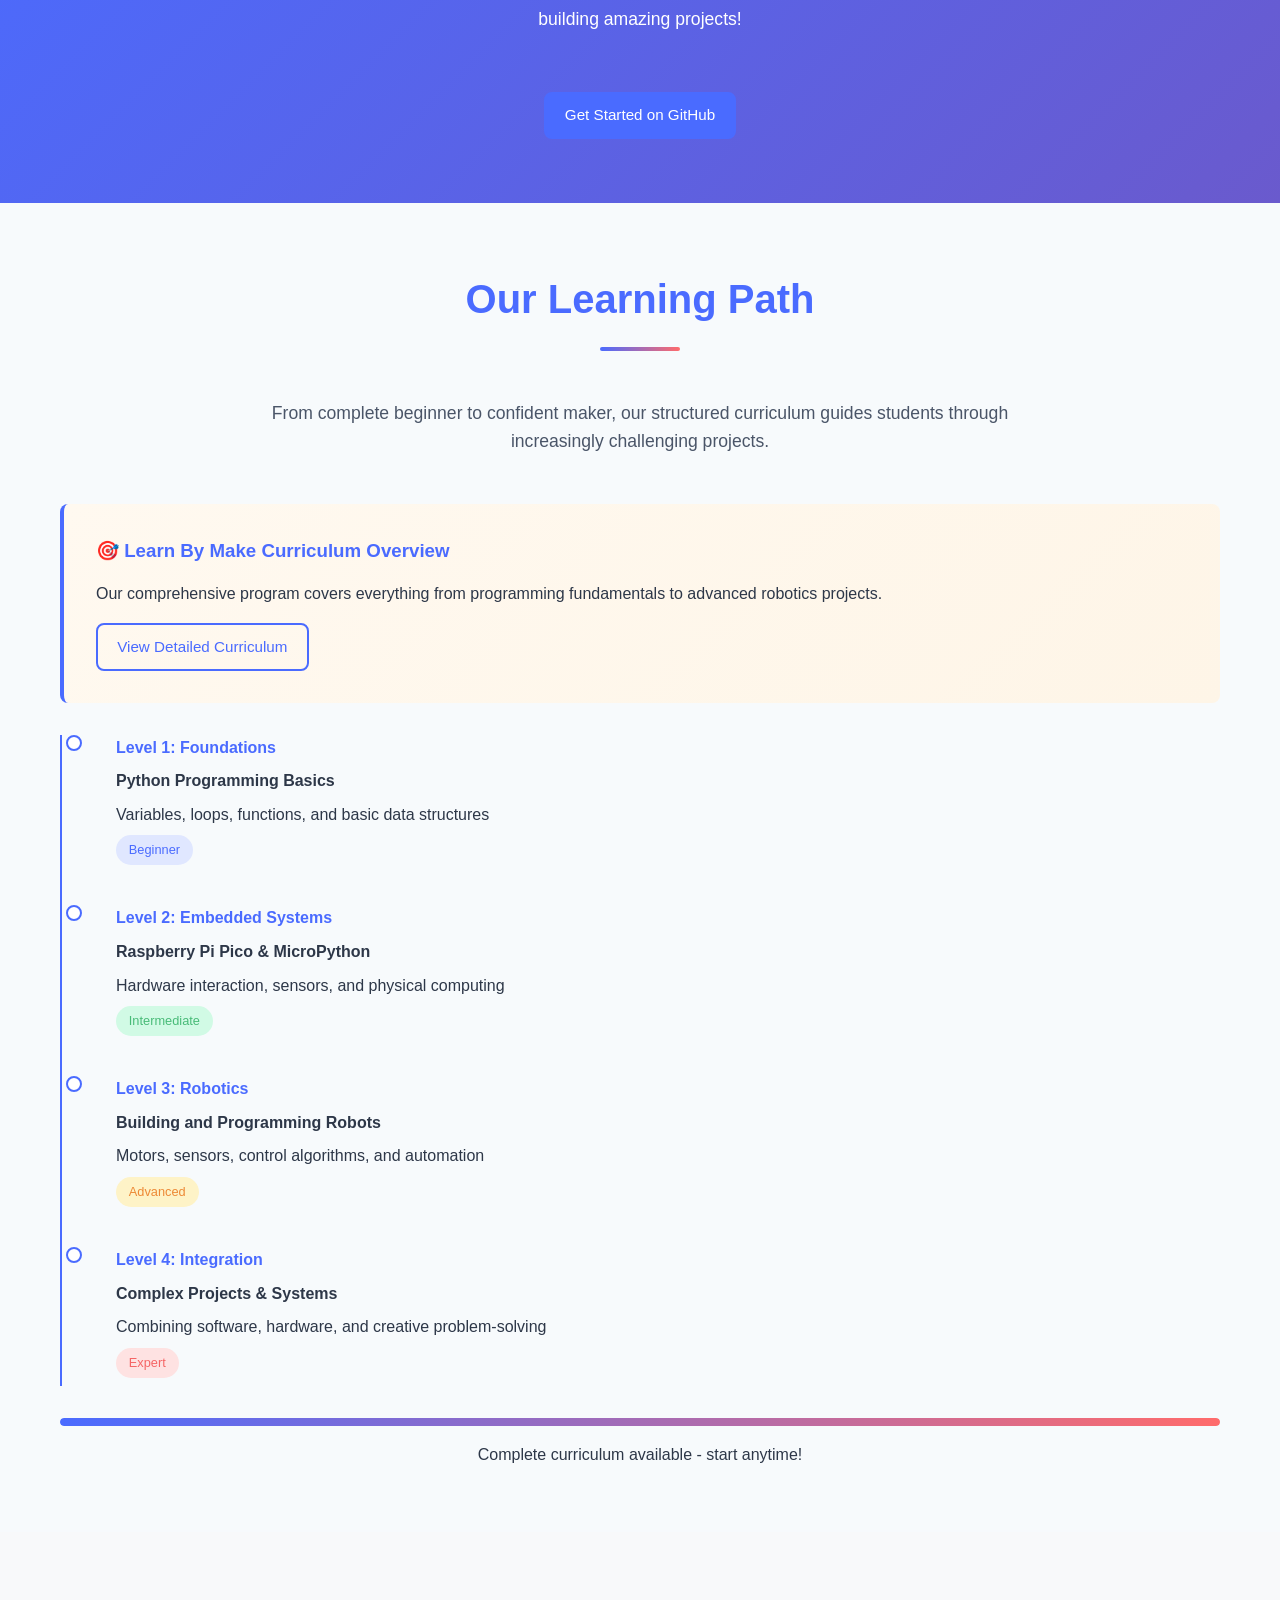
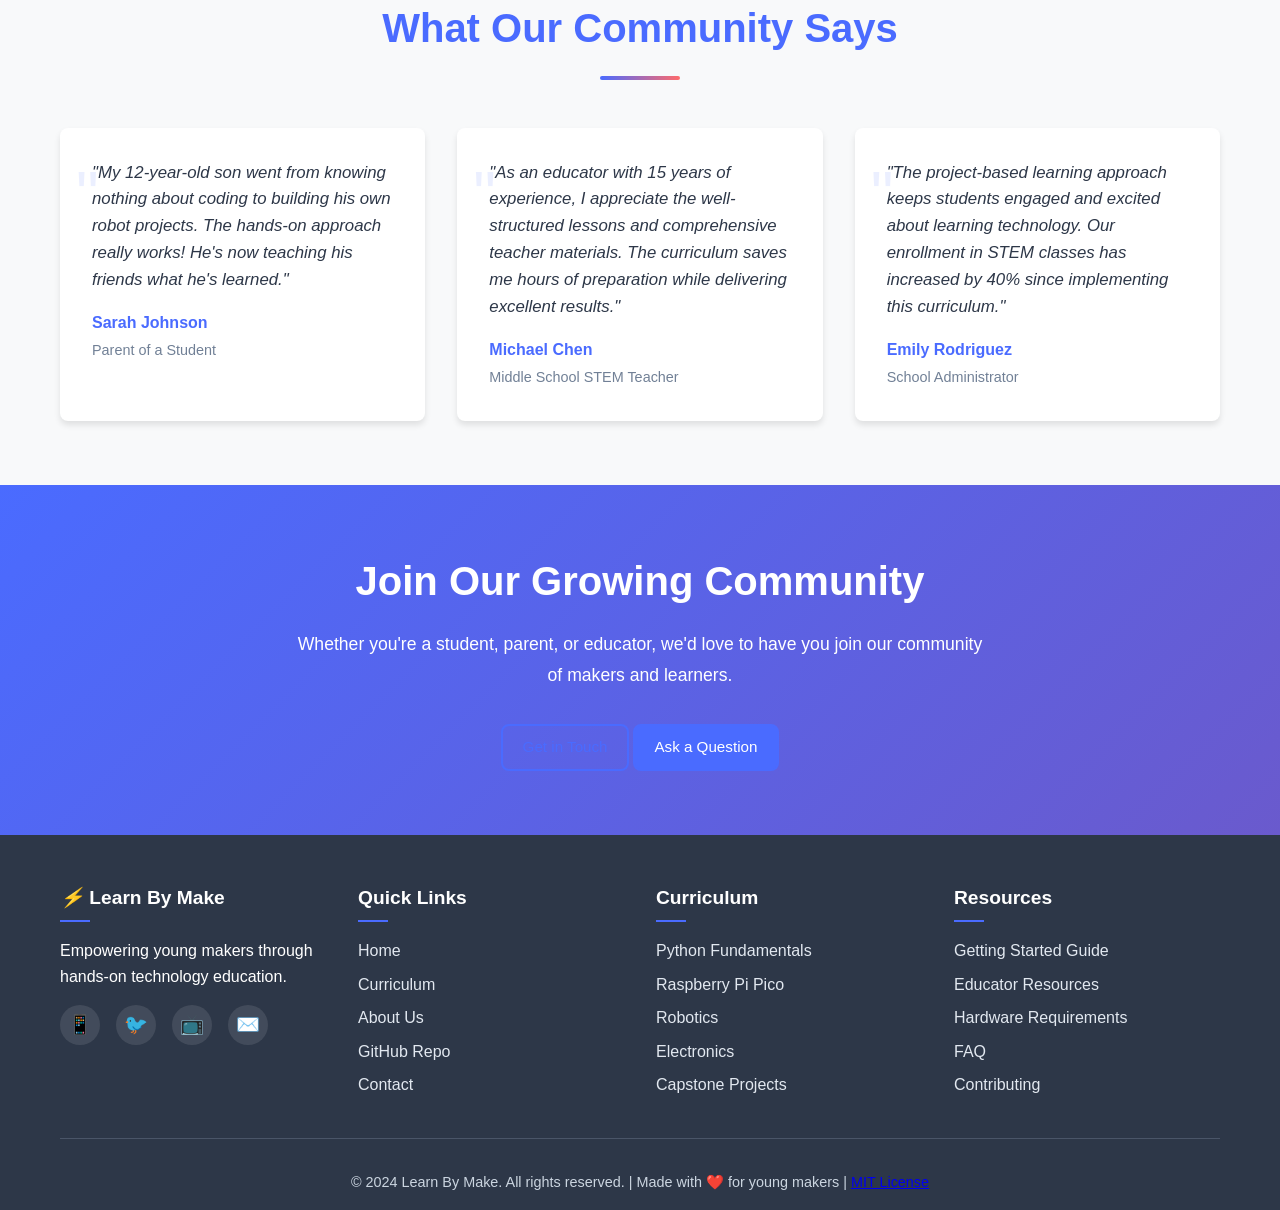
==== commit a8e9c495: "feat: rebrand from OpenSystemClasses to Learn By Make - update all branding, logos, and references" ====
--- a/index.html
+++ b/index.html
@@ -3,21 +3,21 @@
 <head>
     <meta charset="UTF-8">
     <meta name="viewport" content="width=device-width, initial-scale=1.0">
-    <meta name="description" content="OpenSystemClasses - Hands-on technology education for young makers. Learn Python, Raspberry Pi, robotics, and electronics through project-based learning.">
+    <meta name="description" content="Learn By Make - Hands-on technology education for young makers. Learn Python, Raspberry Pi, robotics, and electronics through project-based learning.">
     <meta name="keywords" content="STEM education, Python for kids, Raspberry Pi projects, robotics curriculum, coding for kids, embedded systems, maker education">
-    <title>OpenSystemClasses | Hands-On Tech Education for Young Makers</title>
+    <title>Learn By Make | Hands-On Tech Education for Young Makers</title>
     <link rel="stylesheet" href="css/style.css">
     <link rel="icon" href="images/favicon.ico" type="image/x-icon">
-    <meta property="og:title" content="OpenSystemClasses - Empowering Young Makers">
+    <meta property="og:title" content="Learn By Make - Empowering Young Makers">
     <meta property="og:description" content="Hands-on technology education in robotics, programming, and embedded systems for ages 8-14">
     <meta property="og:type" content="website">
-    <meta property="og:url" content="https://theterminalguyYT.github.io/opensystemclasses-website/">
+    <meta property="og:url" content="https://theterminalguyYT.github.io/learnbymake-website/">
 </head>
 <body>
     <nav>
         <div class="container">
             <a href="index.html" class="logo">
-                <i>⚡</i> OpenSystemClasses
+                <i>⚡</i> Learn By Make
             </a>
             <ul class="nav-links">
                 <li><a href="index.html">Home</a></li>
@@ -33,7 +33,7 @@
         <div class="container">
             <div class="hero-content animate">
                 <h1>Empowering Young Makers & Engineers</h1>
-                <p>Hands-on learning in robotics, programming, and embedded systems for ages 8-14. Build real projects, learn real skills.</p>
+                <p>Hands-on learning in robotics, programming, and embedded systems for ages 8-14. Build real projects, learn real skills with Learn By Make.</p>
                 <div class="hero-buttons">
                     <a href="curriculum.html" class="btn btn-primary">Explore Curriculum</a>
                     <a href="https://github.com/theterminalguyYT/OPENSYSTEMCLASS" class="btn btn-outline" target="_blank">View on GitHub</a>
@@ -45,7 +45,7 @@
     <section class="section">
         <div class="container">
             <div class="section-title animate">
-                <h2>Why Choose OpenSystemClasses?</h2>
+                <h2>Why Choose Learn By Make?</h2>
             </div>
             <div class="section-subtitle animate">
                 <p>Our project-based learning approach transforms students from beginners to confident makers through hands-on technology education.</p>
@@ -111,9 +111,9 @@
             </div>
 
             <div class="highlight animate">
-                <h3>🎯 Curriculum Overview</h3>
+                <h3>🎯 Learn By Make Curriculum Overview</h3>
                 <p>Our comprehensive program covers everything from programming fundamentals to advanced robotics projects.</p>
-                <a href="curriculum.html" class="btn btn-outline mt-2">View Detailed Curriculum</a>
+                <a href="pages/curriculum.html" class="btn btn-outline mt-2">View Detailed Curriculum</a>
             </div>
 
             <div class="timeline animate">
@@ -196,7 +196,7 @@
         <div class="container">
             <div class="footer-content">
                 <div class="footer-section">
-                    <h3><i>⚡</i> OpenSystemClasses</h3>
+                    <h3><i>⚡</i> Learn By Make</h3>
                     <p>Empowering young makers through hands-on technology education.</p>
                     <div class="social-links">
                         <a href="https://github.com/theterminalguyYT" target="_blank" title="GitHub" aria-label="GitHub">📱</a>
@@ -241,7 +241,7 @@
             </div>
             
             <div class="copyright">
-                © 2024 OpenSystemClasses. All rights reserved. | Made with ❤️ for young makers | 
+                © 2024 Learn By Make. All rights reserved. | Made with ❤️ for young makers | 
                 <a href="https://github.com/theterminalguyYT/OPENSYSTEMCLASS/blob/master/LICENSE" target="_blank">MIT License</a>
             </div>
         </div>
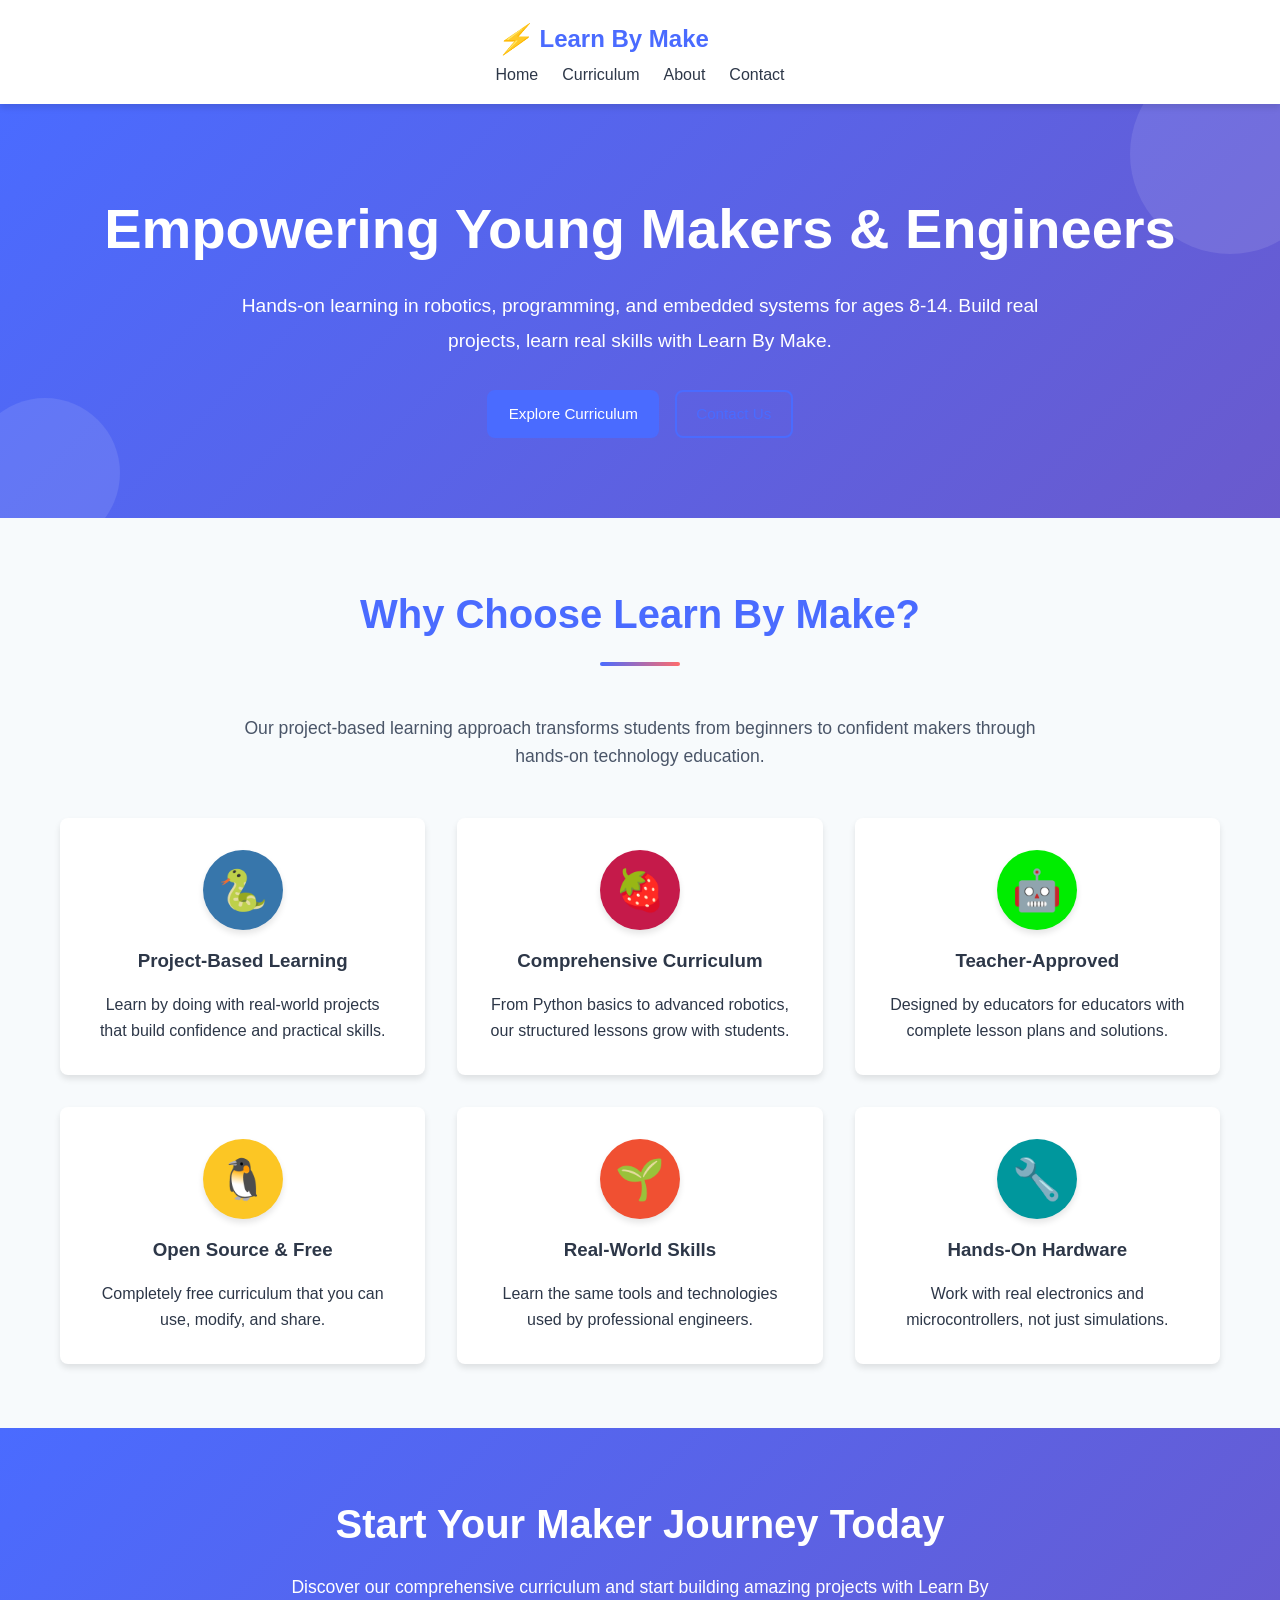
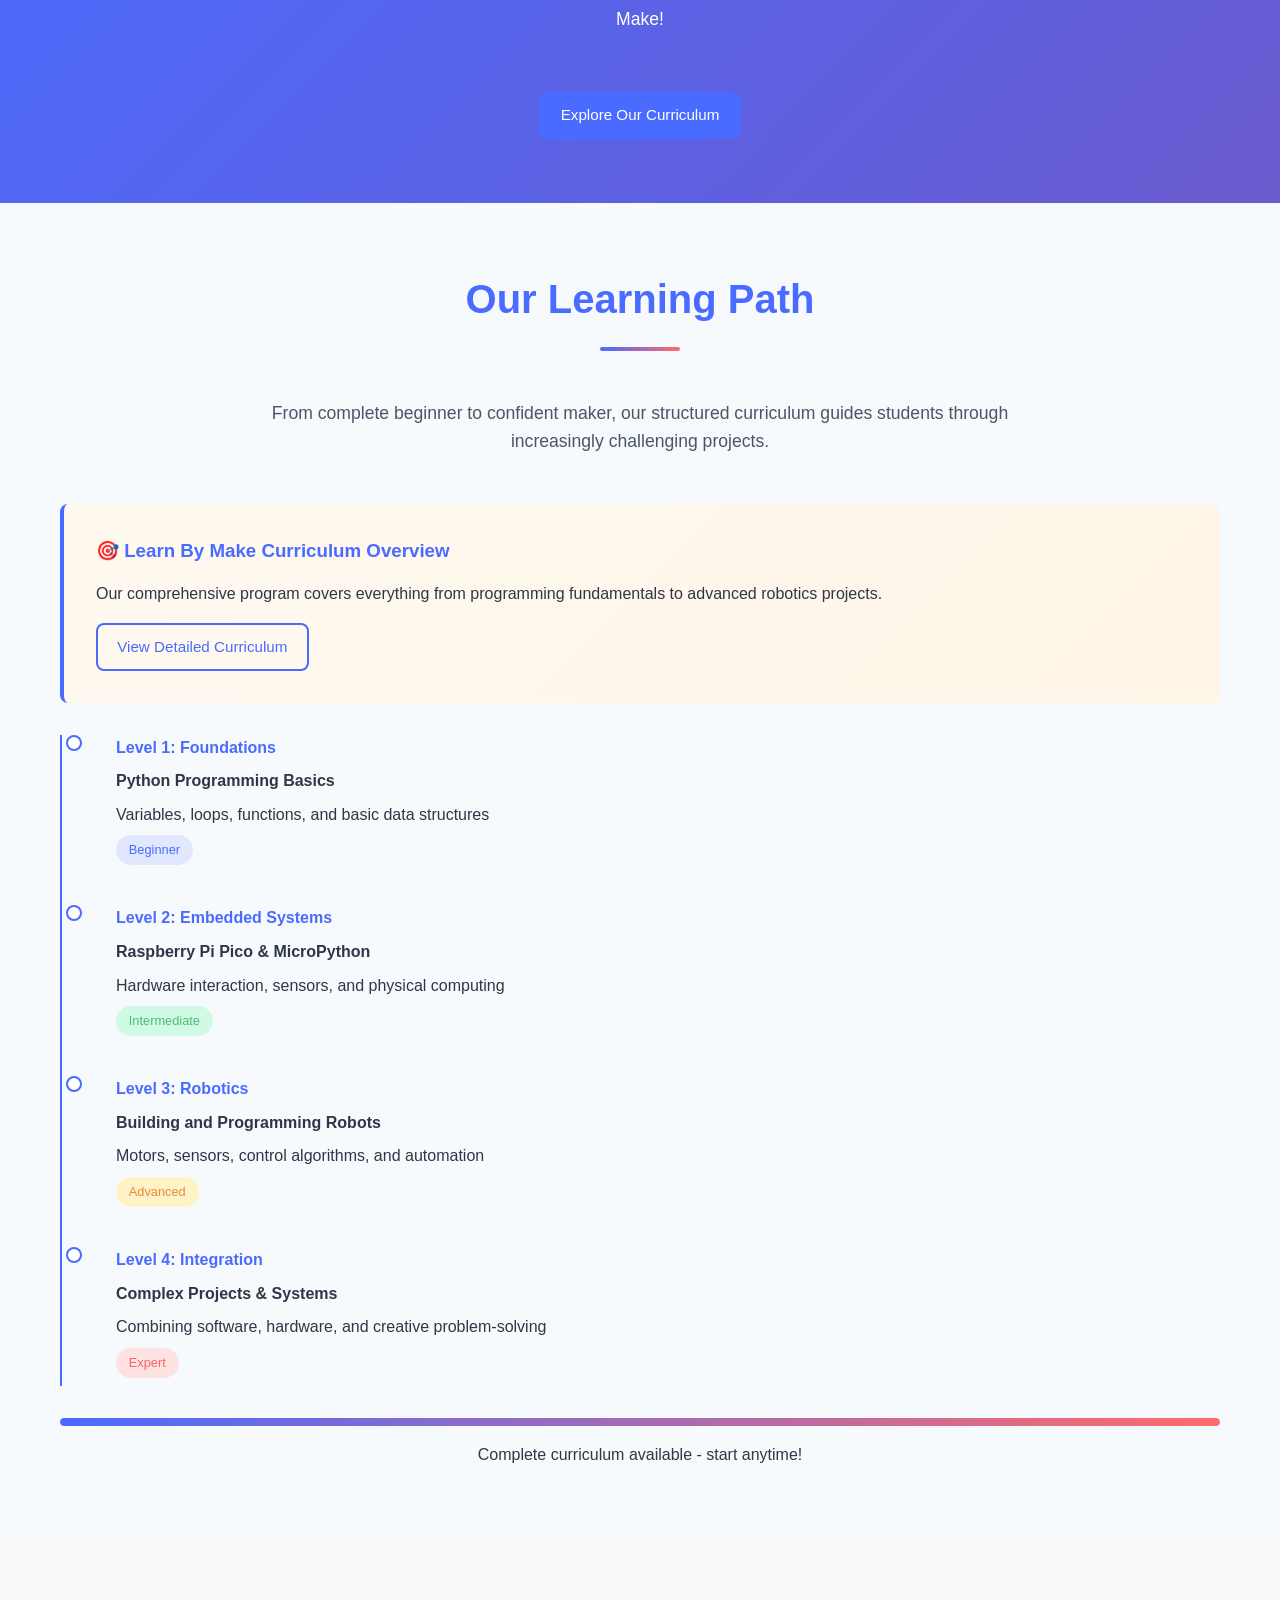
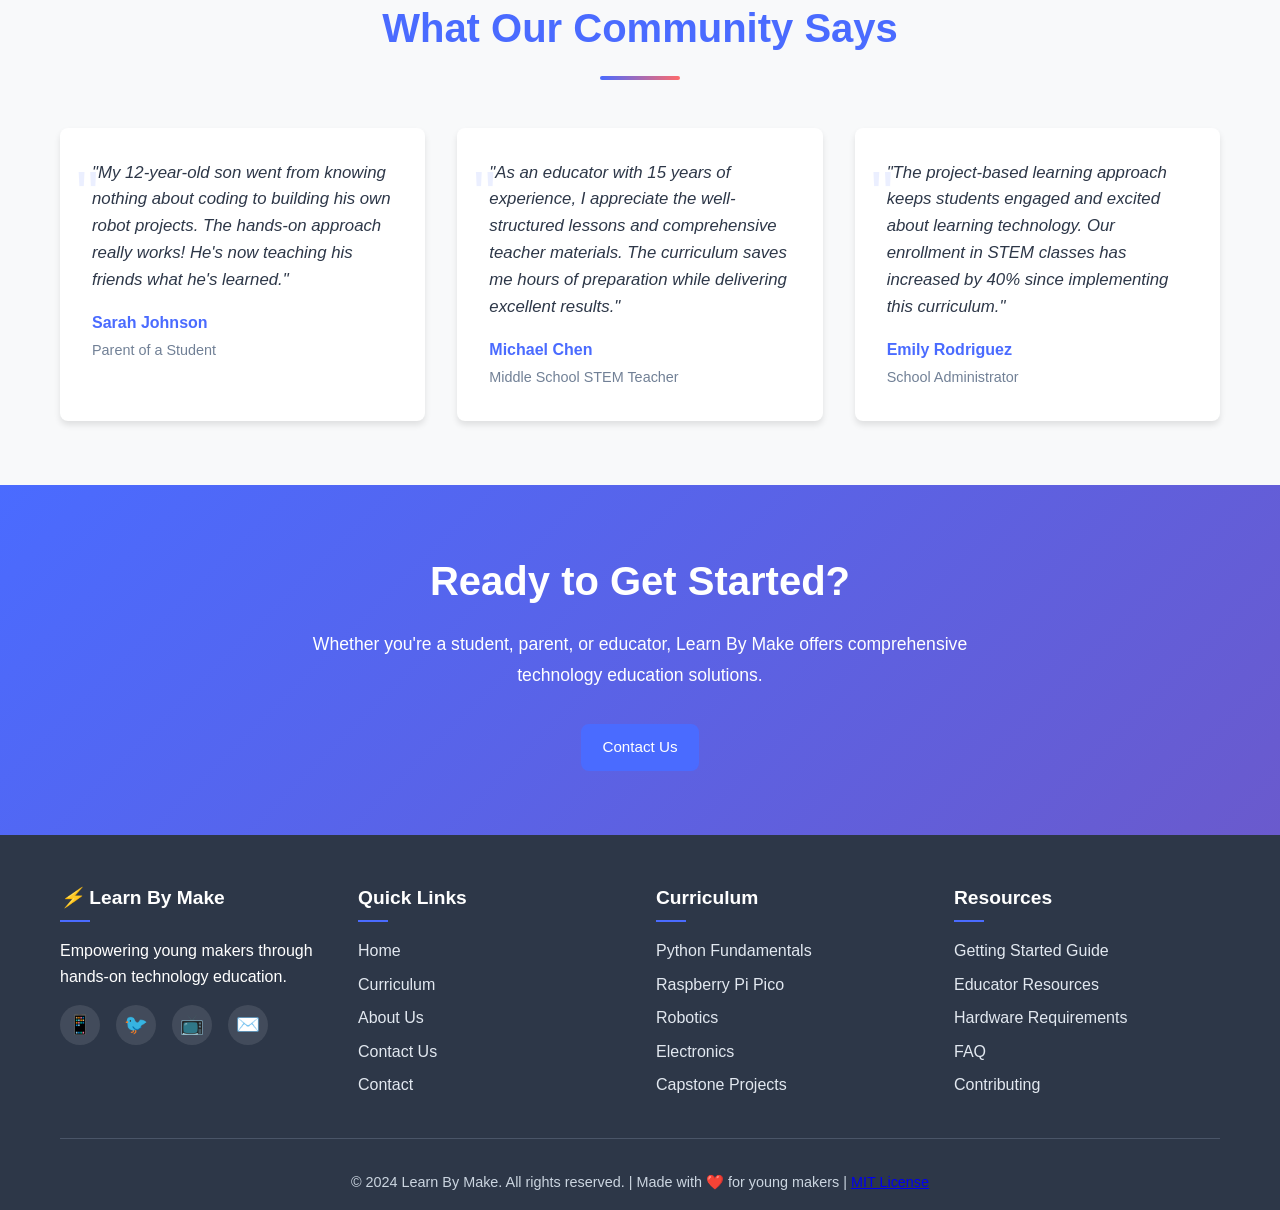
==== commit 307d7cf9: "feat: remove all open-source and GitHub references, update for proprietary curriculum licensing" ====
--- a/index.html
+++ b/index.html
@@ -23,7 +23,6 @@
                 <li><a href="index.html">Home</a></li>
                 <li><a href="pages/curriculum.html">Curriculum</a></li>
                 <li><a href="pages/about.html">About</a></li>
-                <li><a href="https://github.com/theterminalguyYT/OPENSYSTEMCLASS" target="_blank">GitHub</a></li>
                 <li><a href="pages/contact.html">Contact</a></li>
             </ul>
         </div>
@@ -35,8 +34,8 @@
                 <h1>Empowering Young Makers & Engineers</h1>
                 <p>Hands-on learning in robotics, programming, and embedded systems for ages 8-14. Build real projects, learn real skills with Learn By Make.</p>
                 <div class="hero-buttons">
-                    <a href="curriculum.html" class="btn btn-primary">Explore Curriculum</a>
-                    <a href="https://github.com/theterminalguyYT/OPENSYSTEMCLASS" class="btn btn-outline" target="_blank">View on GitHub</a>
+                    <a href="pages/curriculum.html" class="btn btn-primary">Explore Curriculum</a>
+                    <a href="pages/contact.html" class="btn btn-outline">Contact Us</a>
                 </div>
             </div>
         </div>
@@ -94,9 +93,9 @@
     <section class="section cta-section">
         <div class="container">
             <h2 class="animate">Start Your Maker Journey Today</h2>
-            <p class="animate">Our curriculum is completely free and open-source. Clone the repository and start building amazing projects!</p>
+            <p class="animate">Discover our comprehensive curriculum and start building amazing projects with Learn By Make!</p>
             <div class="animate">
-                <a href="https://github.com/theterminalguyYT/OPENSYSTEMCLASS" class="btn btn-primary mt-3">Get Started on GitHub</a>
+                <a href="pages/curriculum.html" class="btn btn-primary mt-3">Explore Our Curriculum</a>
             </div>
         </div>
     </section>
@@ -183,11 +182,10 @@
 
     <section class="section cta-section">
         <div class="container">
-            <h2 class="animate">Join Our Growing Community</h2>
-            <p class="animate">Whether you're a student, parent, or educator, we'd love to have you join our community of makers and learners.</p>
+            <h2 class="animate">Ready to Get Started?</h2>
+            <p class="animate">Whether you're a student, parent, or educator, Learn By Make offers comprehensive technology education solutions.</p>
             <div class="animate mt-3">
-                <a href="contact.html" class="btn btn-outline mr-2">Get in Touch</a>
-                <a href="https://github.com/theterminalguyYT/OPENSYSTEMCLASS/issues" class="btn btn-primary" target="_blank">Ask a Question</a>
+                <a href="pages/contact.html" class="btn btn-primary">Contact Us</a>
             </div>
         </div>
     </section>
@@ -212,7 +210,7 @@
                         <li><a href="index.html">Home</a></li>
                         <li><a href="curriculum.html">Curriculum</a></li>
                         <li><a href="about.html">About Us</a></li>
-                        <li><a href="https://github.com/theterminalguyYT/OPENSYSTEMCLASS" target="_blank">GitHub Repo</a></li>
+                        <li><a href="pages/contact.html">Contact Us</a></li>
                         <li><a href="contact.html">Contact</a></li>
                     </ul>
                 </div>
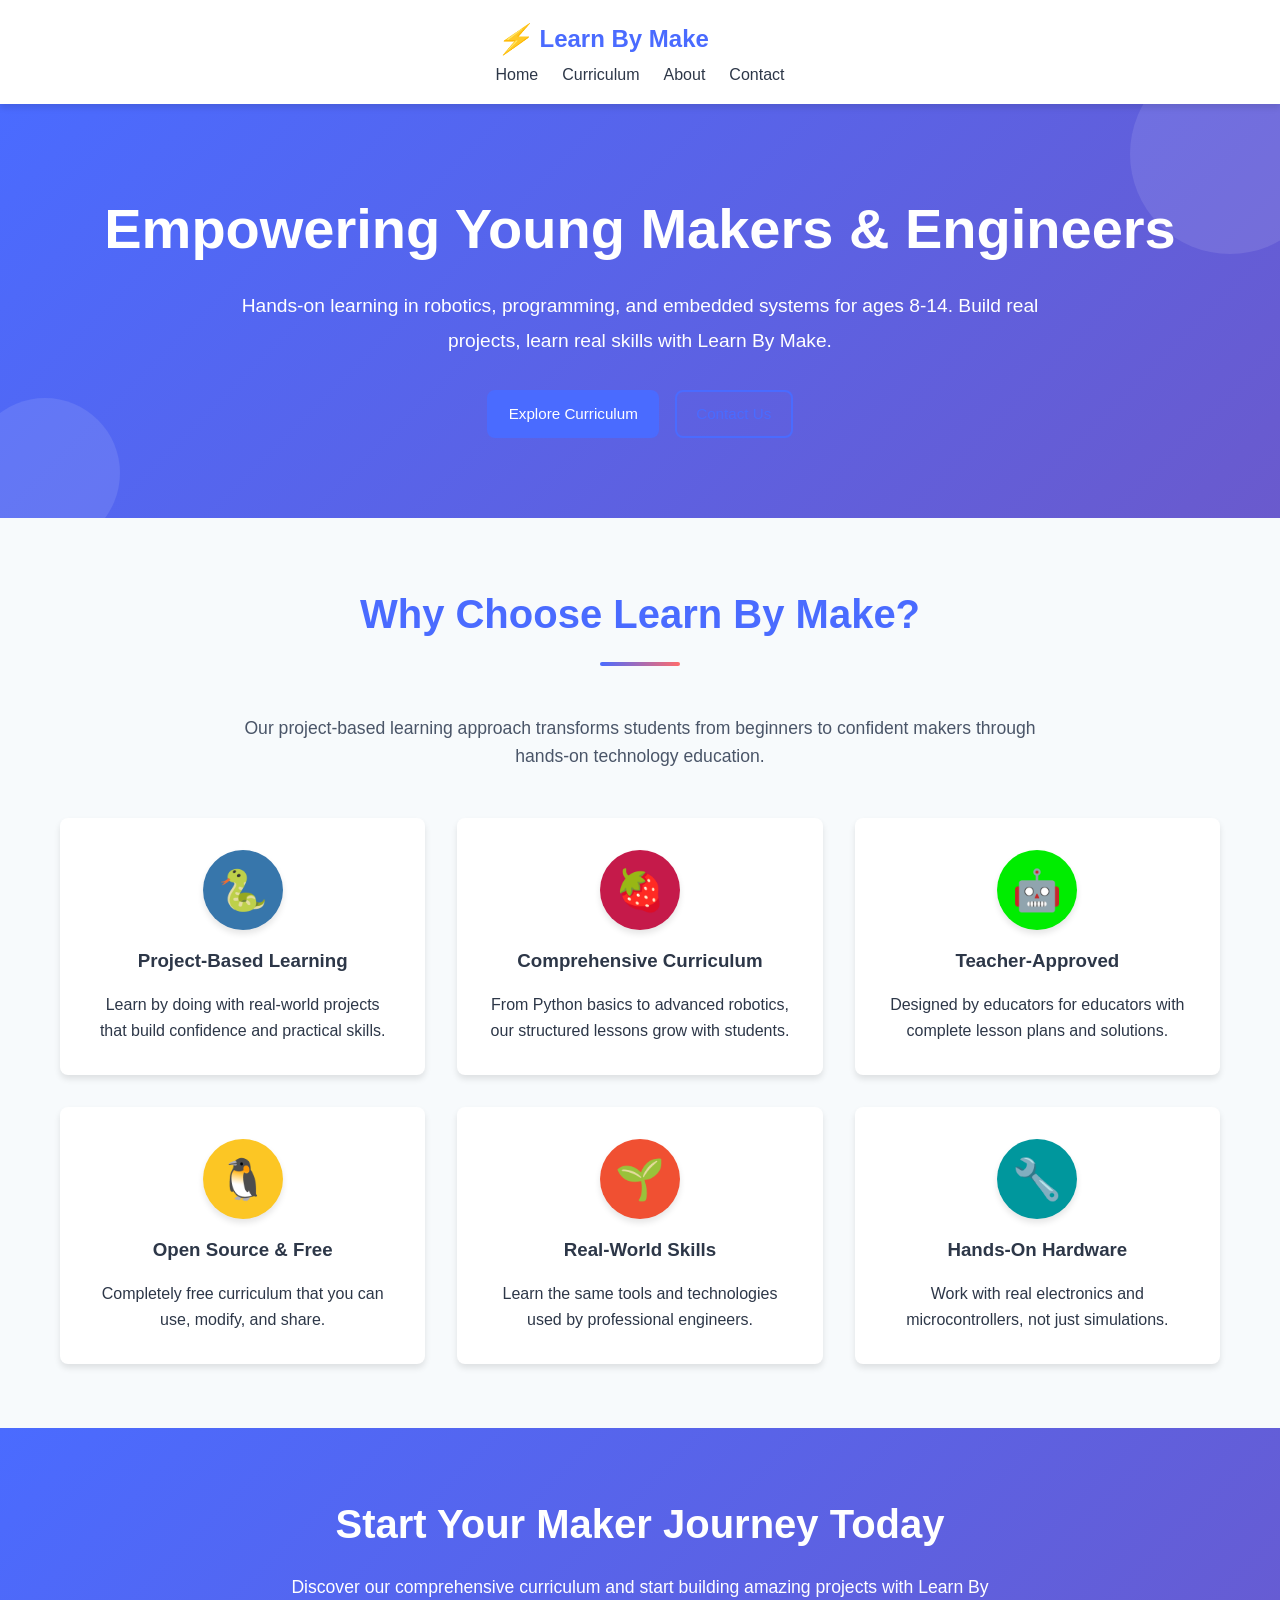
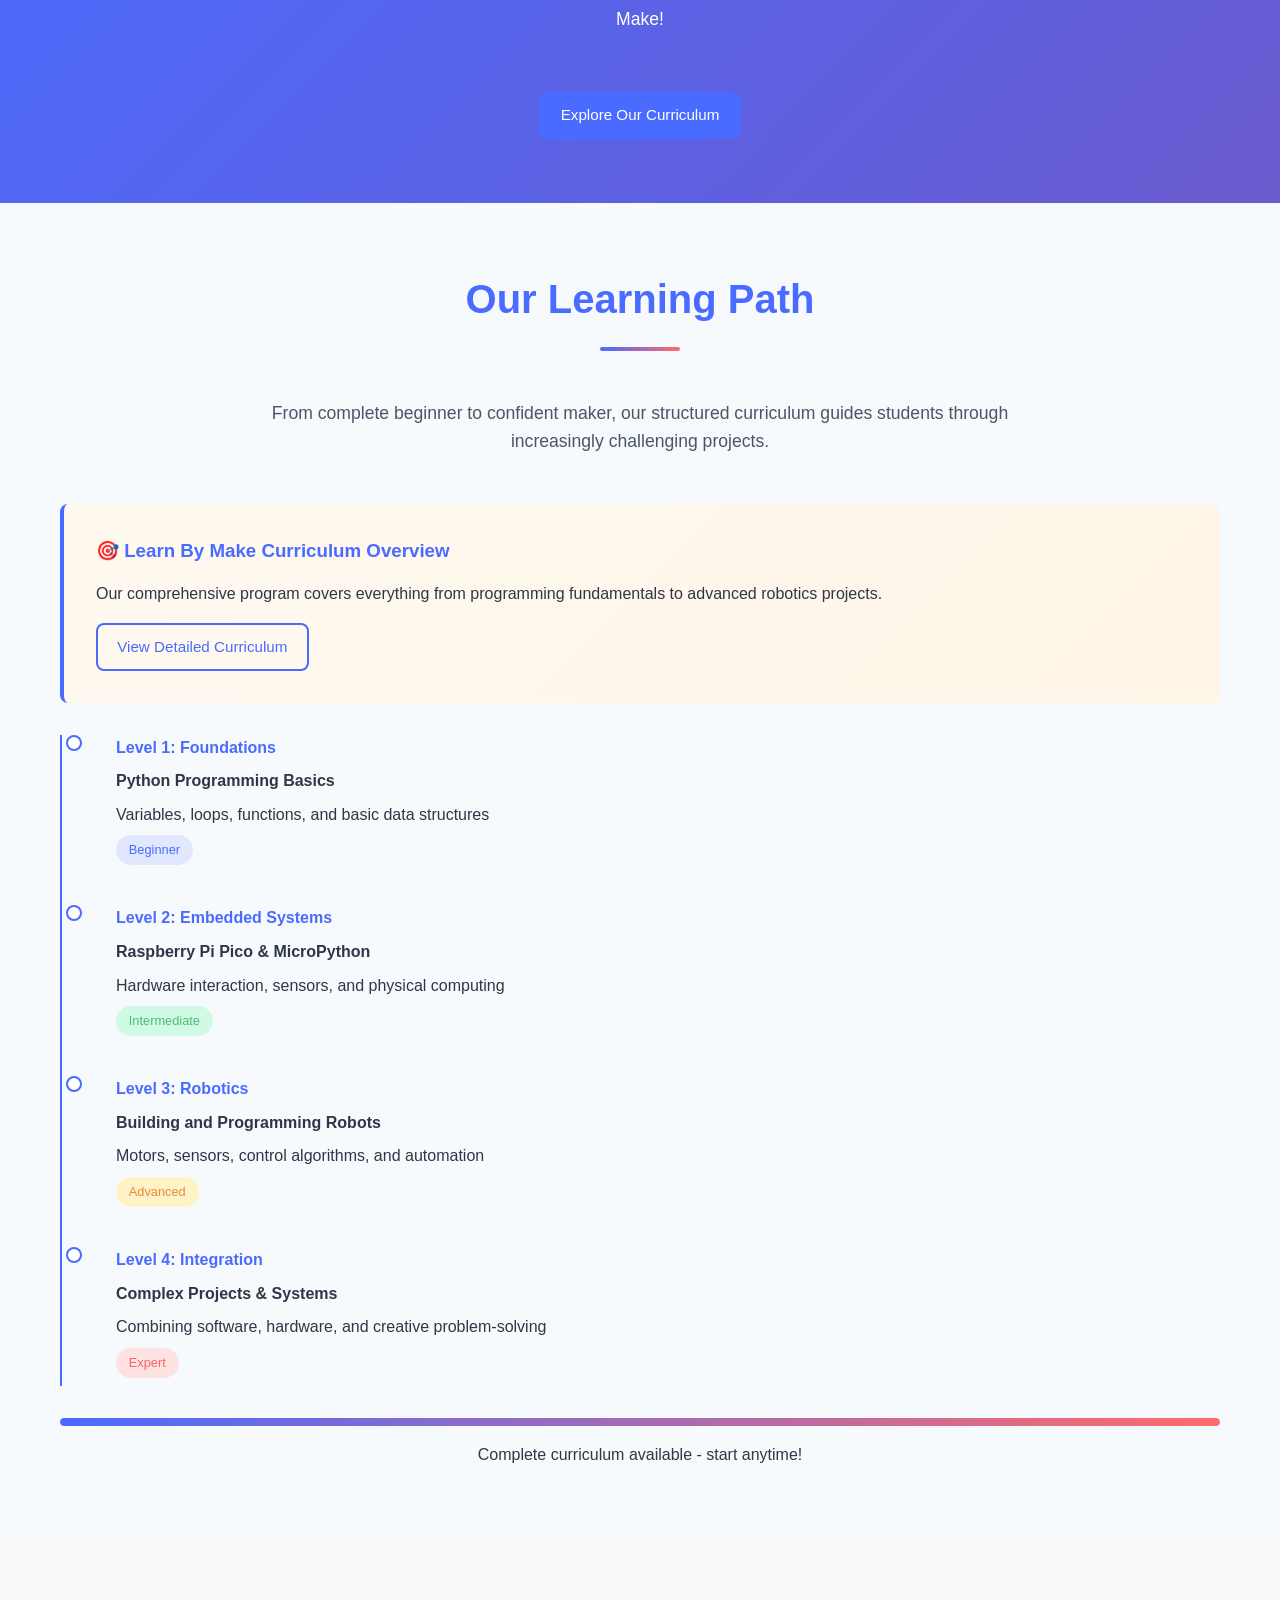
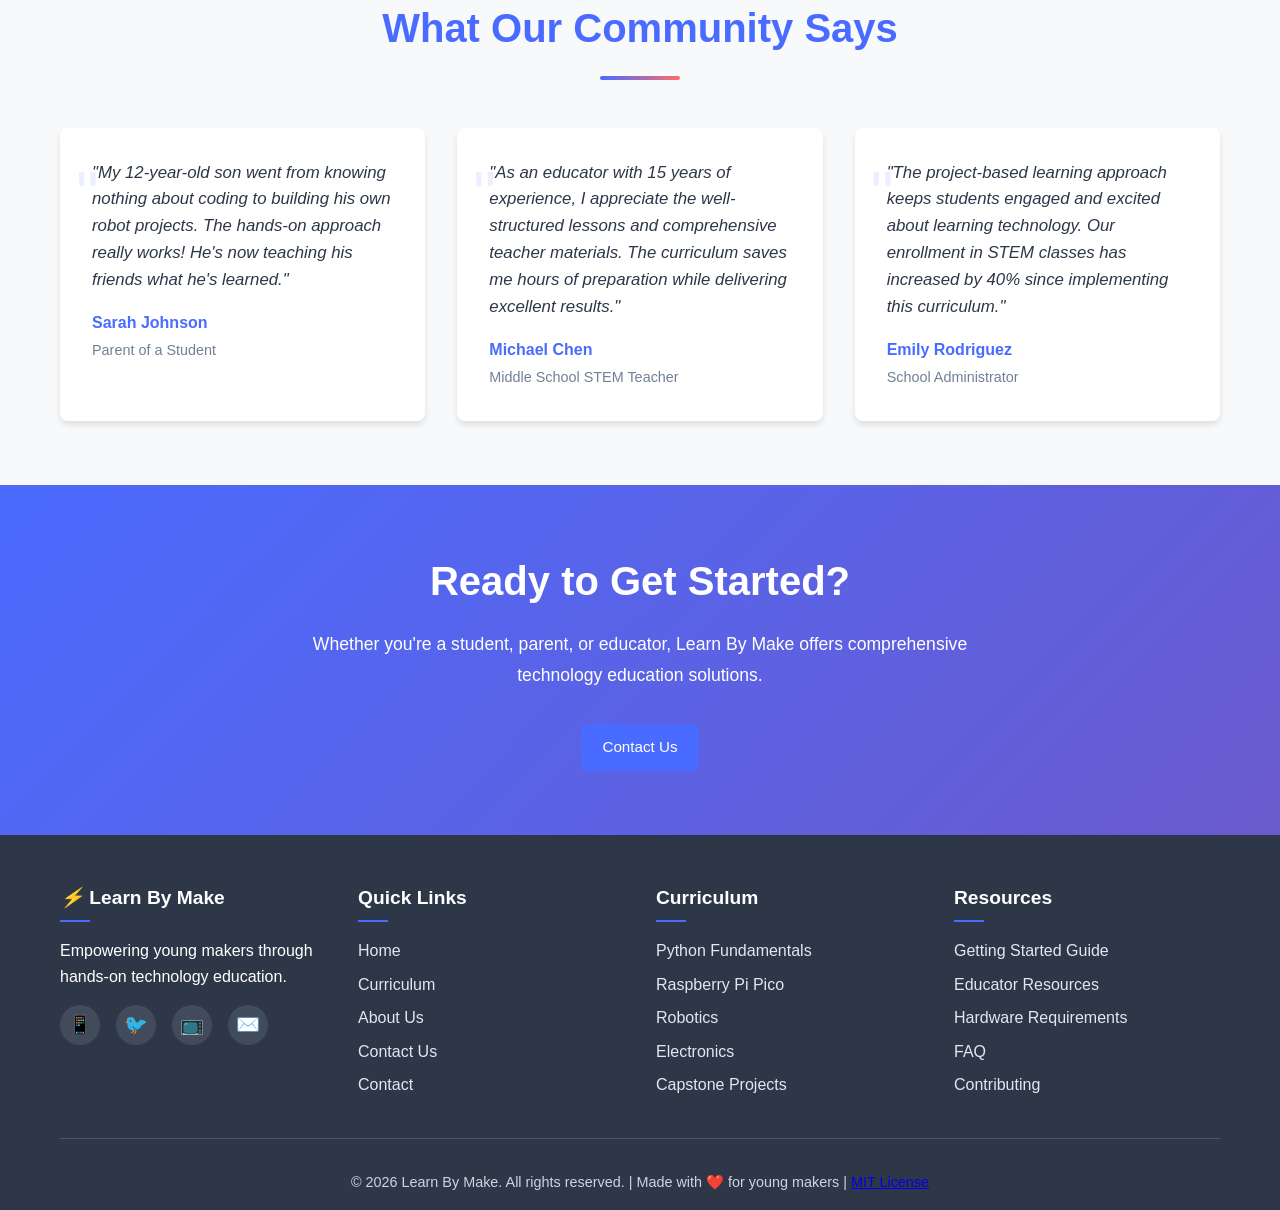
==== commit 8397a128: "fix: remove all remaining open-source references and update copyright year to 2026" ====
--- a/index.html
+++ b/index.html
@@ -239,7 +239,7 @@
             </div>
             
             <div class="copyright">
-                © 2024 Learn By Make. All rights reserved. | Made with ❤️ for young makers | 
+                © 2026 Learn By Make. All rights reserved. | Made with ❤️ for young makers | 
                 <a href="https://github.com/theterminalguyYT/OPENSYSTEMCLASS/blob/master/LICENSE" target="_blank">MIT License</a>
             </div>
         </div>
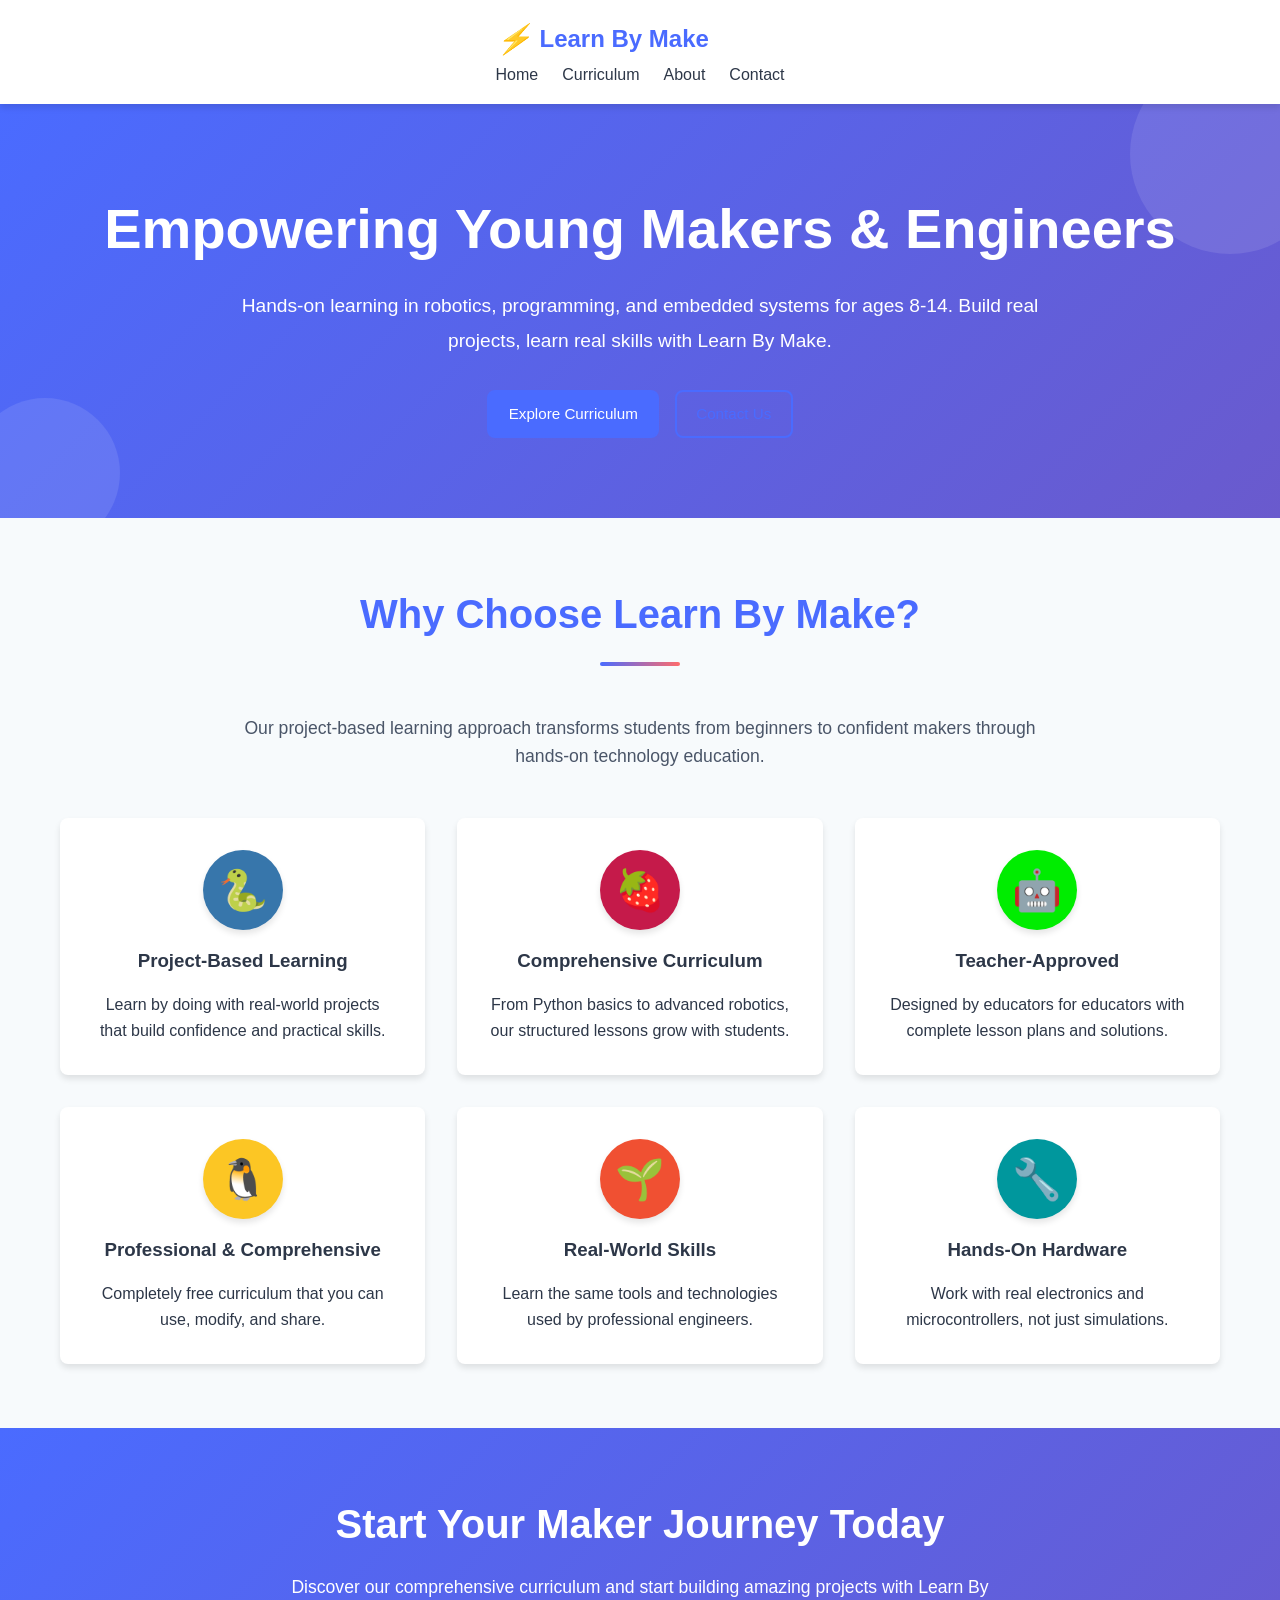
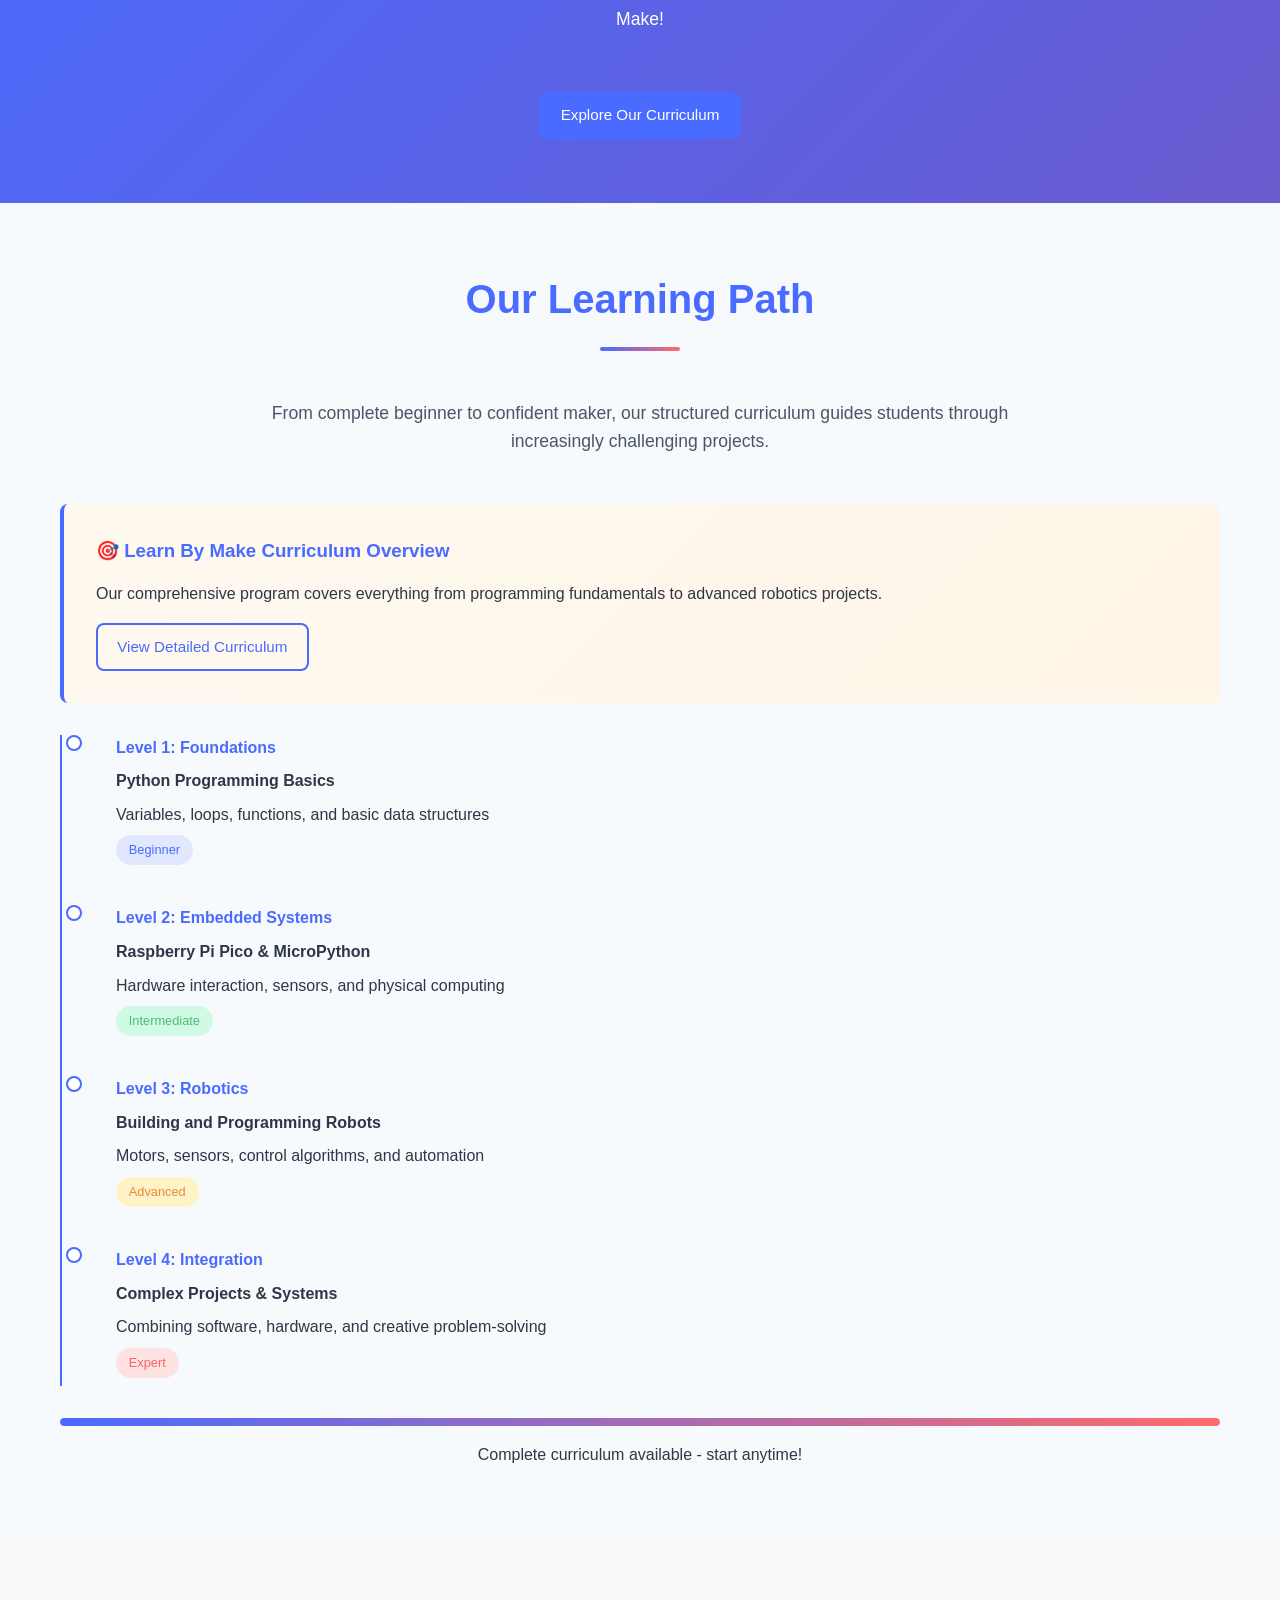
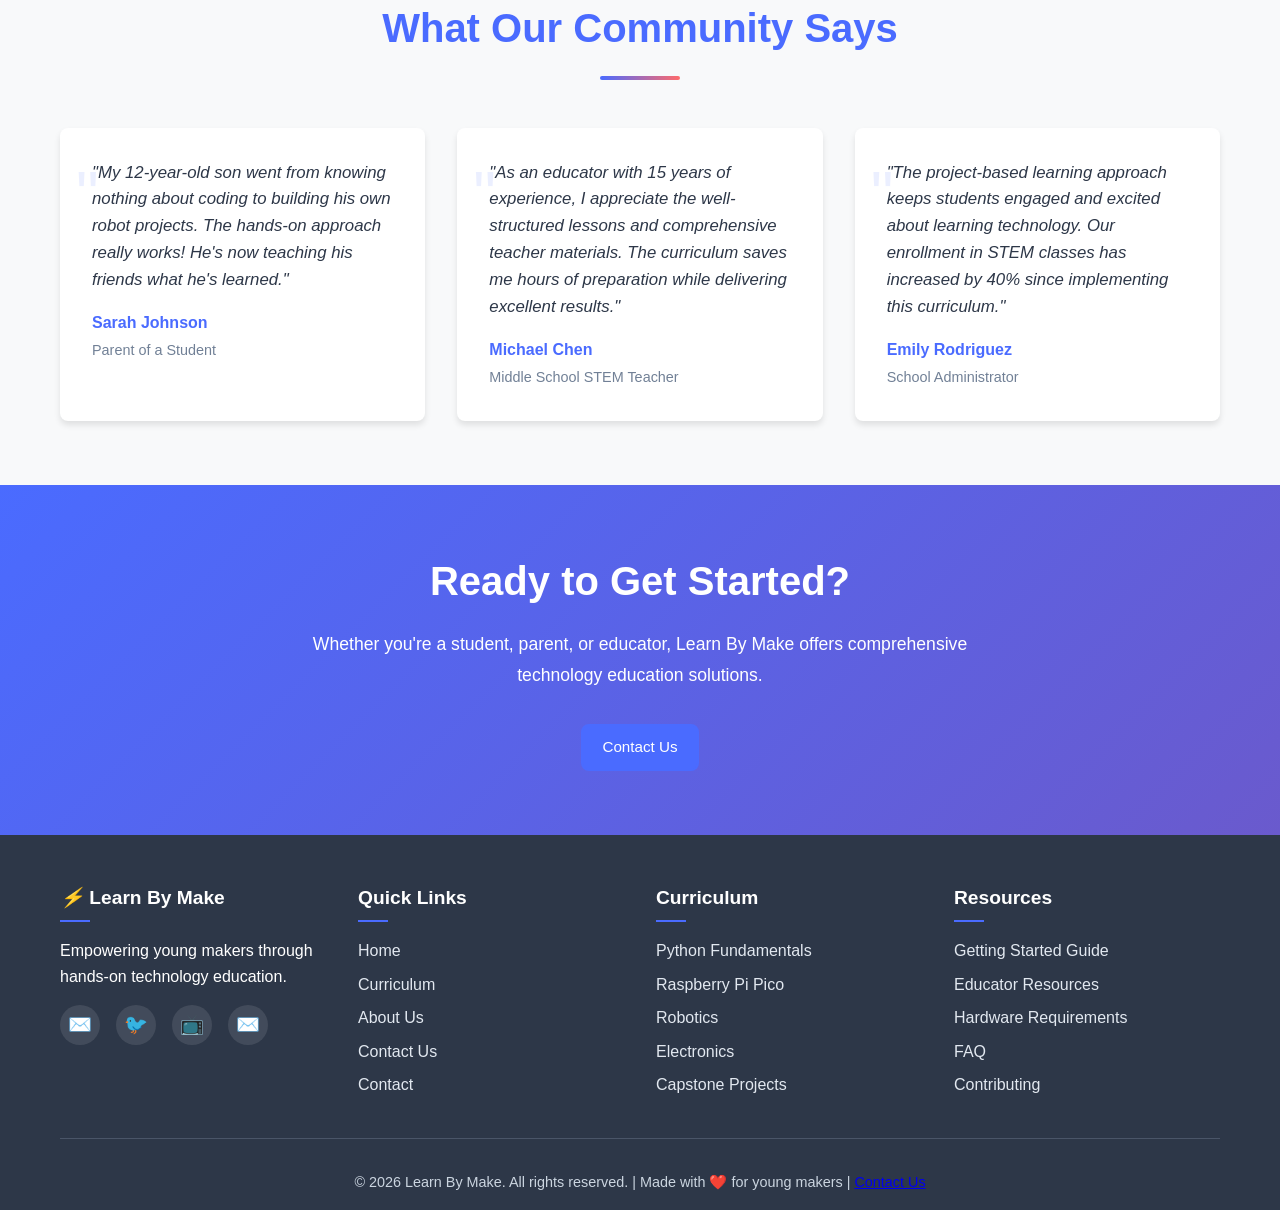
==== commit bbd81bde: "fix: remove ALL remaining GitHub, open-source, contribution, and sales references - final compliance" ====
--- a/index.html
+++ b/index.html
@@ -71,7 +71,7 @@
 
                 <div class="feature-card animate">
                     <div class="feature-icon linux">🐧</div>
-                    <h3>Open Source & Free</h3>
+                    <h3>Professional & Comprehensive</h3>
                     <p>Completely free curriculum that you can use, modify, and share.</p>
                 </div>
 
@@ -197,7 +197,7 @@
                     <h3><i>⚡</i> Learn By Make</h3>
                     <p>Empowering young makers through hands-on technology education.</p>
                     <div class="social-links">
-                        <a href="https://github.com/theterminalguyYT" target="_blank" title="GitHub" aria-label="GitHub">📱</a>
+                        <a href="pages/contact.html" title="Contact" aria-label="Contact">✉️</a>
                         <a href="#" target="_blank" title="Twitter" aria-label="Twitter">🐦</a>
                         <a href="#" target="_blank" title="YouTube" aria-label="YouTube">📺</a>
                         <a href="#" target="_blank" title="Email" aria-label="Email">✉️</a>
@@ -240,7 +240,7 @@
             
             <div class="copyright">
                 © 2026 Learn By Make. All rights reserved. | Made with ❤️ for young makers | 
-                <a href="https://github.com/theterminalguyYT/OPENSYSTEMCLASS/blob/master/LICENSE" target="_blank">MIT License</a>
+                <a href="pages/contact.html">Contact Us</a>
             </div>
         </div>
     </footer>
